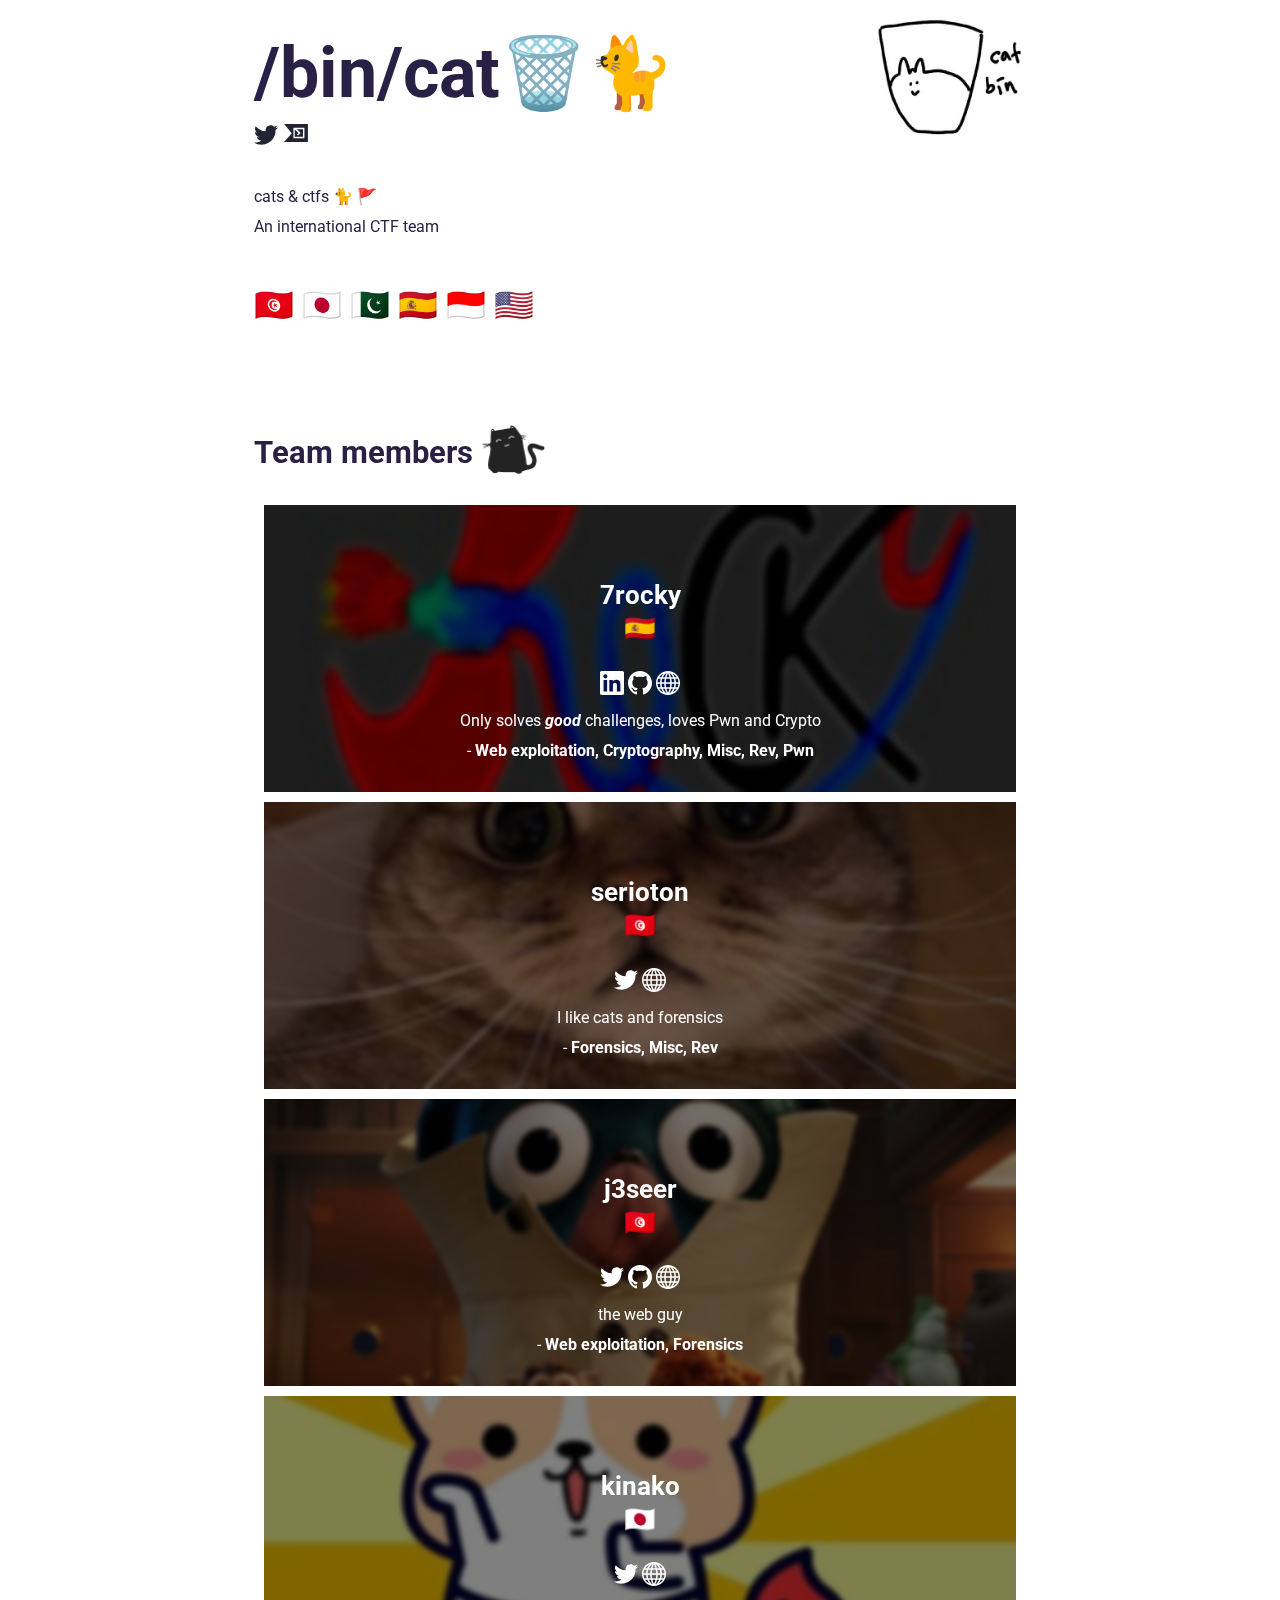
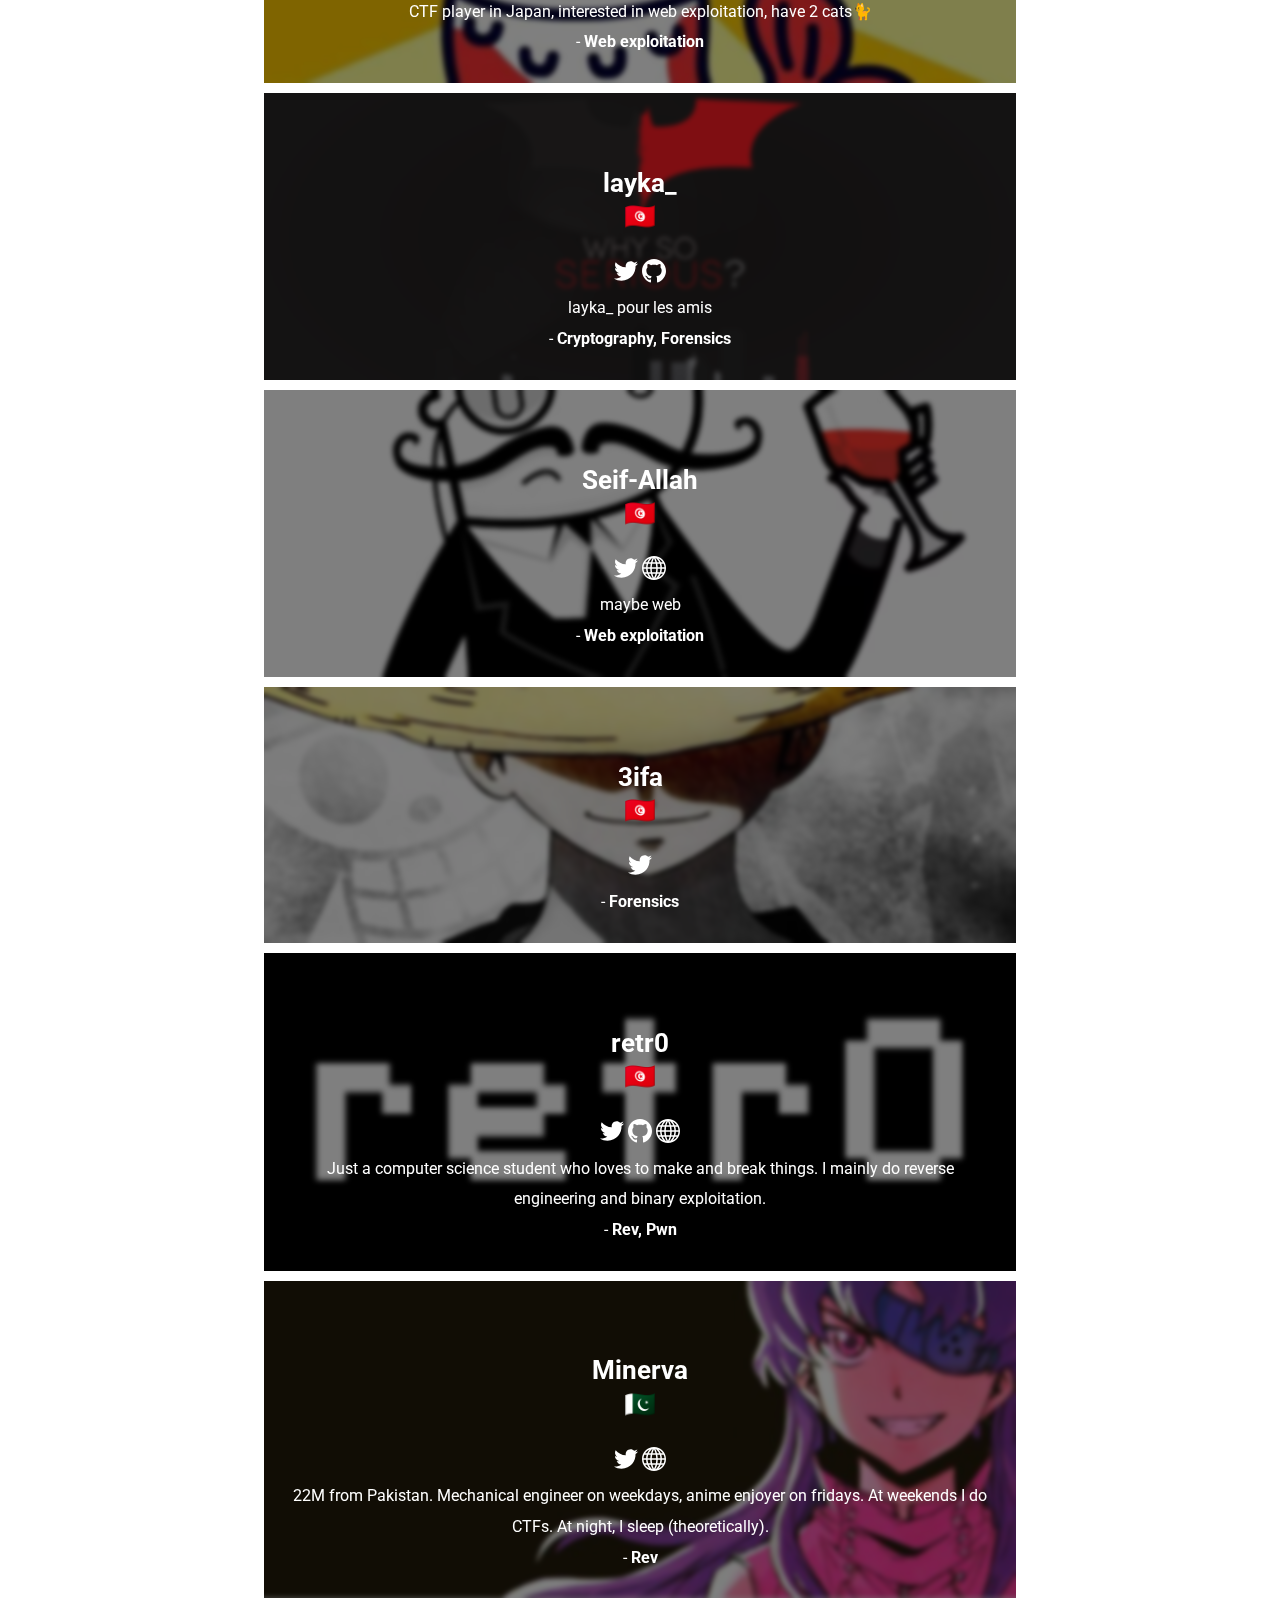
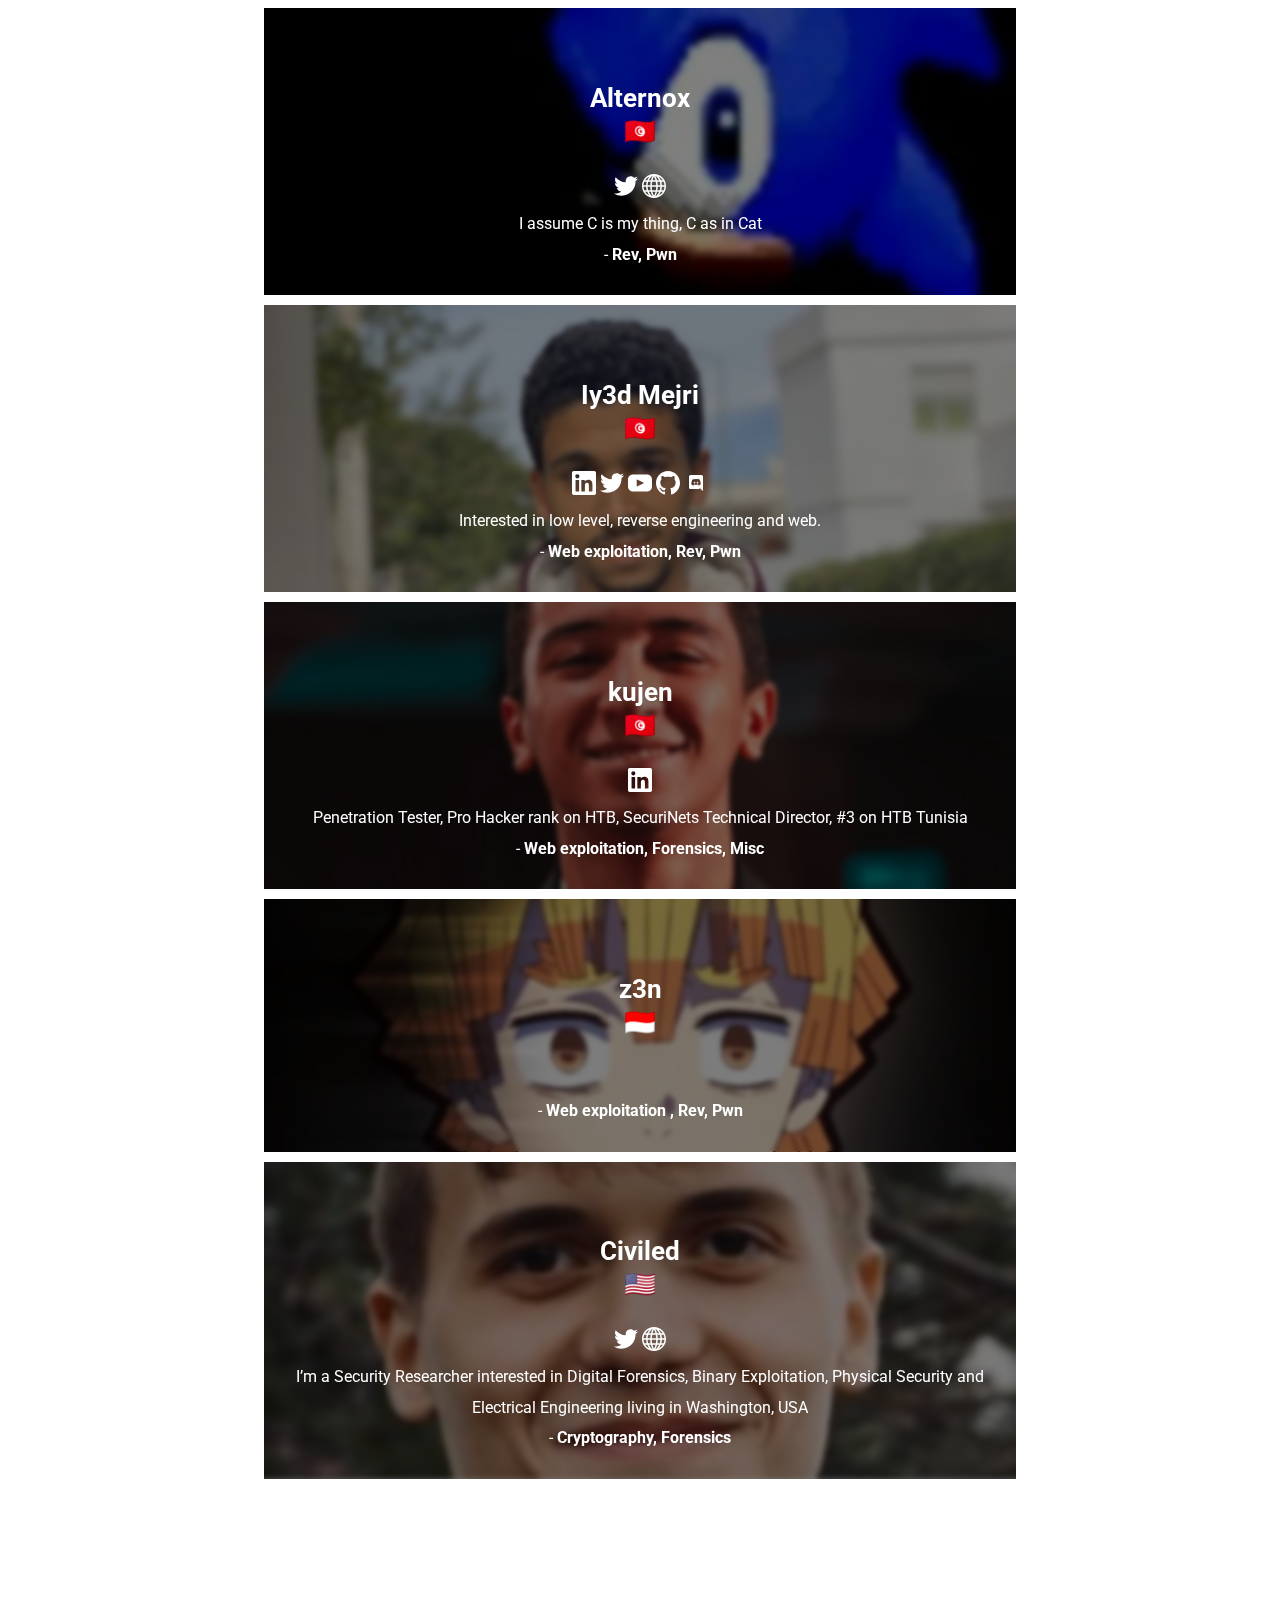
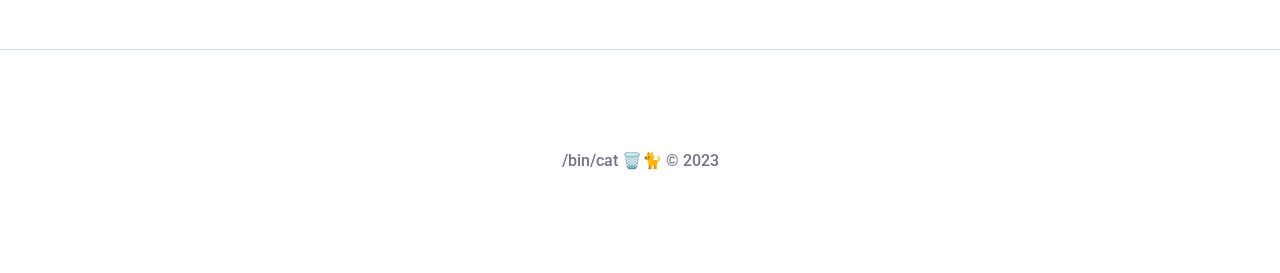
==== categories/index.html @ f5d244ee "Add files via upload" ====
<!DOCTYPE html>
<html>
  <head>
    <meta charset="utf-8" />
    <meta http-equiv="X-UA-Compatible" content="IE=edge" />
    <meta name="viewport" content="width=device-width,initial-scale=1.0" />
    <meta name="format-detection" content="telephone=no,address=no,email=no" />
    <meta name="description" content="&lt;p style=&#34;font-size:100%&#34;&gt;cats &amp; ctfs 🐈 🚩 &lt;br&gt;An international CTF team&lt;p style=&#34;font-size:200%&#34;&gt;🇹🇳 🇯🇵 🇵🇰 🇪🇸 🇮🇩 🇺🇸&lt;/p&gt;&lt;/p&gt;">
    <meta name="theme-color" content="#fff">
    <meta property="og:locale" content="en-US">
    <meta property="og:type" content="website">
    <meta property="og:title" content="Categories - /bin/cat 🗑️🐈">
    <meta property="og:description" content="&lt;p style=&#34;font-size:100%&#34;&gt;cats &amp; ctfs 🐈 🚩 &lt;br&gt;An international CTF team&lt;p style=&#34;font-size:200%&#34;&gt;🇹🇳 🇯🇵 🇵🇰 🇪🇸 🇮🇩 🇺🇸&lt;/p&gt;&lt;/p&gt;">
    <meta property="og:url" content="https://bincatz.github.io/categories/">
    <meta property="og:site_name" content="/bin/cat 🗑️🐈">
    <meta property="og:image" content="">
    <meta name="twitter:card" content="summary">
    <meta name="twitter:description" content="&lt;p style=&#34;font-size:100%&#34;&gt;cats &amp; ctfs 🐈 🚩 &lt;br&gt;An international CTF team&lt;p style=&#34;font-size:200%&#34;&gt;🇹🇳 🇯🇵 🇵🇰 🇪🇸 🇮🇩 🇺🇸&lt;/p&gt;&lt;/p&gt;">
    <meta name="twitter:title" content="Categories - /bin/cat 🗑️🐈">
    <meta name="twitter:site" content="@https://twitter.com/bincat_ctf">
    <meta name="twitter:image" content="">
    <link rel="canonical" href="https://bincatz.github.io/categories/"><link rel="alternate" href="https://bincatz.github.io/categories/index.xml" type="application/rss+xml" title="/bin/cat 🗑️🐈">
    <link rel="stylesheet" href="https://fonts.googleapis.com/css?family=Roboto:400,700,700i&display=swap">
    <link rel="stylesheet" href="/assets//style.4407236ca2.css">
    <link rel="stylesheet" href="/assets/fontawesome-all.min.css">
    <title>Categories - /bin/cat 🗑️🐈</title>

   


  <style>
    
     
    .column {
     
      
      float:left;
      width: 50%;
      
    }



     
    .row {margin: 0 0px;}

     
    .row:after {
      
      content: "";
      display: table;
      clear: both;
    }

     
    @media screen and (max-width: 600px) {
      .column {
        width: 100%;
        display: block;
        margin-bottom: 20px;
      }
    }


    .bg {
      
     
     
      animation-name: scale-in;
      animation-duration: 0.3s;
      animation-fill-mode: forwards;
     
      margin:10px;
      box-shadow: 0 0 15px rgba(0, 0, 0, 0);
      
    }

    .bg:hover {
            
      animation-name: scale-out;
      animation-duration: 0.3s;
      animation-fill-mode: forwards;
      
    }


  
    
     
    .card {
      
      background-color: rgba(0,0,0, 0.5);
      color:white;
      text-align: center;
      padding 0%;
      margin:0%;
      backdrop-filter: blur(2.5px) opacity(500);
      
    }





    @-webkit-keyframes scale-in {
      from {
        -webkit-transform: scale(1.05);
                transform: scale(1.05);
                
        opacity: 1;
      }
      to {
        -webkit-transform: scale(1);
                transform: scale(1);
        opacity: 1;
      }
    }

    @-webkit-keyframes scale-out {
      from {
        -webkit-transform: scale(1);
                transform: scale(1);
        opacity: 1;
      }
      to {
        
        -webkit-transform: scale(1.05);
                transform: scale(1.05);
        opacity: 1;
      }
    }

  </style>
  </head>
  <body>
    
<header>
<div class="container">

    <a href="https://bincatz.github.io/">
      <img style="float: right;"
        src="/images/logo.jpg"
        width="150"
        height="150"
        alt=""
      /></a>
    <h1 class="top-title">/bin/cat🗑️🐈</h1>

    <a style="text-decoration: none;color:#222433;" href="https://twitter.com/bincat_ctf"><svg width="24" height="24" viewBox="0 0 24 20" fill="none" xmlns="http://www.w3.org/2000/svg">
<path d="M24 2.55705C23.117 2.94905 22.168 3.21305 21.172 3.33205C22.189 2.72305 22.97 1.75805 23.337 0.608047C22.386 1.17205 21.332 1.58205 20.21 1.80305C19.313 0.846047 18.032 0.248047 16.616 0.248047C13.437 0.248047 11.101 3.21405 11.819 6.29305C7.728 6.08805 4.1 4.12805 1.671 1.14905C0.381 3.36205 1.002 6.25705 3.194 7.72305C2.388 7.69705 1.628 7.47605 0.965 7.10705C0.911 9.38805 2.546 11.522 4.914 11.997C4.221 12.185 3.462 12.229 2.69 12.081C3.316 14.037 5.134 15.46 7.29 15.5C5.22 17.123 2.612 17.848 0 17.54C2.179 18.937 4.768 19.752 7.548 19.752C16.69 19.752 21.855 12.031 21.543 5.10605C22.505 4.41105 23.34 3.54405 24 2.55705Z" fill="currentColor"/>
</svg>
</a>    
    <a style="text-decoration: none;color:#222433" href="https://ctftime.org/team/211363">
<svg xmlns="http://www.w3.org/2000/svg" fill="none" width="28px" height="28px" viewBox="0 0 24 24" version="1.1">

<path d="M 1.882812 4.304688 C 1.917969 4.351562 3.390625 6.136719 5.15625 8.269531 C 6.921875 10.398438 8.371094 12.160156 8.382812 12.179688 C 8.386719 12.203125 6.941406 13.882812 5.171875 15.917969 C 3.394531 17.957031 1.917969 19.660156 1.878906 19.703125 C 1.820312 19.777344 2.453125 19.78125 12.019531 19.78125 L 22.21875 19.78125 L 22.21875 4.21875 L 12.019531 4.21875 C 2.140625 4.21875 1.824219 4.222656 1.882812 4.304688 Z M 19.21875 12.023438 L 19.21875 16.453125 L 9.796875 16.453125 L 9.796875 12.054688 C 9.796875 9.636719 9.8125 7.640625 9.828125 7.625 C 9.84375 7.609375 11.96875 7.59375 14.539062 7.59375 L 19.21875 7.59375 Z M 19.21875 12.023438 " fill="currentColor"/>
<path d="M 12.75 8.832031 C 12.75 8.839844 13.46875 9.542969 14.347656 10.386719 L 15.945312 11.921875 L 13.714844 14.152344 L 13.292969 13.761719 C 13.0625 13.550781 12.867188 13.355469 12.859375 13.328125 C 12.847656 13.304688 13.140625 13.011719 13.5 12.6875 C 13.859375 12.359375 14.160156 12.078125 14.160156 12.0625 C 14.160156 12.023438 10.960938 8.945312 10.941406 8.96875 C 10.9375 8.972656 10.917969 10.382812 10.902344 12.101562 L 10.871094 15.234375 L 17.945312 15.234375 L 17.972656 13.390625 C 17.984375 12.382812 18.003906 10.949219 18.015625 10.214844 L 18.023438 8.875 L 16.382812 8.84375 C 14.527344 8.808594 12.75 8.804688 12.75 8.832031 Z M 12.75 8.832031 " fill="currentColor"/>

</svg>
</a>
  </div>
</header>


    <main role="main">
      
      


<div class="container">
  
      
      
    
<p class="top-subtitle"><p style="font-size:100%">cats & ctfs 🐈 🚩 <br>An international CTF team<p style="font-size:200%">🇹🇳 🇯🇵 🇵🇰 🇪🇸 🇮🇩 🇺🇸</p></p></p>
    
      



  <h1>
    Team members  
    <img width="65px" height="50px" src="/images/cat.gif"/>
    
     

  </h1>


    <div class="row">
      
      
      <div style="background-image:url(/images/7rocky.jpg) ;background-size:cover;background-position:center;" class="bg">
          
         
            <div class="card" style="padding:2px 0px 5px 0 ;">
              
              <div class="content" style="margin:20px;">
             
                  <a href="http://7rocky.github.io/"></a>


                
          
              
                  
                  <h3>7rocky<br> 🇪🇸</h3>
                  
                  <a style="text-decoration: none;color:white;" href="https://www.linkedin.com/in/roberto-gesteira-minarro/">
<svg width="24px" height="24px" viewBox="0 0 256 256" version="1.1" xmlns="http://www.w3.org/2000/svg" xmlns:xlink="http://www.w3.org/1999/xlink" preserveAspectRatio="xMidYMid">
    <g>
        <path d="M218.123122,218.127392 L180.191928,218.127392 L180.191928,158.724263 C180.191928,144.559023 179.939053,126.323993 160.463756,126.323993 C140.707926,126.323993 137.685284,141.757585 137.685284,157.692986 L137.685284,218.123441 L99.7540894,218.123441 L99.7540894,95.9665207 L136.168036,95.9665207 L136.168036,112.660562 L136.677736,112.660562 C144.102746,99.9650027 157.908637,92.3824528 172.605689,92.9280076 C211.050535,92.9280076 218.138927,118.216023 218.138927,151.114151 L218.123122,218.127392 Z M56.9550587,79.2685282 C44.7981969,79.2707099 34.9413443,69.4171797 34.9391618,57.260052 C34.93698,45.1029244 44.7902948,35.2458562 56.9471566,35.2436736 C69.1040185,35.2414916 78.9608713,45.0950217 78.963054,57.2521493 C78.9641017,63.090208 76.6459976,68.6895714 72.5186979,72.8184433 C68.3913982,76.9473153 62.7929898,79.26748 56.9550587,79.2685282 M75.9206558,218.127392 L37.94995,218.127392 L37.94995,95.9665207 L75.9206558,95.9665207 L75.9206558,218.127392 Z M237.033403,0.0182577091 L18.8895249,0.0182577091 C8.57959469,-0.0980923971 0.124827038,8.16056231 -0.001,18.4706066 L-0.001,237.524091 C0.120519052,247.839103 8.57460631,256.105934 18.8895249,255.9977 L237.033403,255.9977 C247.368728,256.125818 255.855922,247.859464 255.999,237.524091 L255.999,18.4548016 C255.851624,8.12438979 247.363742,-0.133792868 237.033403,0.000790807055" fill="#FFFF">

</path>
    </g>
</svg></a>    
                  
                  
                  
                  
                  <a style="text-decoration: none;color:white" href="https://github.com/7Rocky"><svg width="24" height="24" viewBox="0 0 24 24" fill="none" xmlns="http://www.w3.org/2000/svg">
<path d="M12 0C5.374 0 0 5.373 0 12C0 17.302 3.438 21.8 8.207 23.387C8.806 23.498 9 23.126 9 22.81V20.576C5.662 21.302 4.967 19.16 4.967 19.16C4.421 17.773 3.634 17.404 3.634 17.404C2.545 16.659 3.717 16.675 3.717 16.675C4.922 16.759 5.556 17.912 5.556 17.912C6.626 19.746 8.363 19.216 9.048 18.909C9.155 18.134 9.466 17.604 9.81 17.305C7.145 17 4.343 15.971 4.343 11.374C4.343 10.063 4.812 8.993 5.579 8.153C5.455 7.85 5.044 6.629 5.696 4.977C5.696 4.977 6.704 4.655 8.997 6.207C9.954 5.941 10.98 5.808 12 5.803C13.02 5.808 14.047 5.941 15.006 6.207C17.297 4.655 18.303 4.977 18.303 4.977C18.956 6.63 18.545 7.851 18.421 8.153C19.191 8.993 19.656 10.064 19.656 11.374C19.656 15.983 16.849 16.998 14.177 17.295C14.607 17.667 15 18.397 15 19.517V22.81C15 23.129 15.192 23.504 15.801 23.386C20.566 21.797 24 17.3 24 12C24 5.373 18.627 0 12 0Z" fill="currentColor"/>
</svg>
</a>                  
                  
                  
                  
                  <a style="text-decoration: none;color:white" href="http://7rocky.github.io/"><svg fill="#FFFF" height="24px" width="24px" version="1.1" id="Capa_1" xmlns="http://www.w3.org/2000/svg" xmlns:xlink="http://www.w3.org/1999/xlink" 
	 viewBox="0 0 490 490" xml:space="preserve">
<path d="M245,0C109.69,0,0,109.69,0,245s109.69,245,245,245s245-109.69,245-245S380.31,0,245,0z M31.401,260.313h52.542
	c1.169,25.423,5.011,48.683,10.978,69.572H48.232C38.883,308.299,33.148,284.858,31.401,260.313z M320.58,229.688
	c-1.152-24.613-4.07-47.927-8.02-69.572h50.192c6.681,20.544,11.267,43.71,12.65,69.572H320.58z M206.38,329.885
	c-4.322-23.863-6.443-47.156-6.836-69.572h90.913c-0.392,22.416-2.514,45.709-6.837,69.572H206.38z M276.948,360.51
	c-7.18,27.563-17.573,55.66-31.951,83.818c-14.376-28.158-24.767-56.255-31.946-83.818H276.948z M199.961,229.688
	c1.213-24.754,4.343-48.08,8.499-69.572h73.08c4.157,21.492,7.286,44.818,8.5,69.572H199.961z M215.342,129.492
	c9.57-37.359,21.394-66.835,29.656-84.983c8.263,18.148,20.088,47.624,29.66,84.983H215.342z M306.07,129.492
	c-9.77-40.487-22.315-73.01-31.627-94.03c11.573,8.235,50.022,38.673,76.25,94.03H306.07z M215.553,35.46
	c-9.312,21.02-21.855,53.544-31.624,94.032h-44.628C165.532,74.13,203.984,43.692,215.553,35.46z M177.44,160.117
	c-3.95,21.645-6.867,44.959-8.019,69.572h-54.828c1.383-25.861,5.968-49.028,12.65-69.572H177.44z M83.976,229.688H31.401
	c1.747-24.545,7.481-47.984,16.83-69.572h46.902C89.122,181.002,85.204,204.246,83.976,229.688z M114.577,260.313h54.424
	c0.348,22.454,2.237,45.716,6.241,69.572h-47.983C120.521,309.288,115.92,286.115,114.577,260.313z M181.584,360.51
	c7.512,31.183,18.67,63.054,34.744,95.053c-10.847-7.766-50.278-38.782-77.013-95.053H181.584z M273.635,455.632
	c16.094-32.022,27.262-63.916,34.781-95.122h42.575C324.336,417.068,284.736,447.827,273.635,455.632z M314.759,329.885
	c4.005-23.856,5.894-47.118,6.241-69.572h54.434c-1.317,25.849-5.844,49.016-12.483,69.572H314.759z M406.051,260.313h52.548
	c-1.748,24.545-7.482,47.985-16.831,69.572h-46.694C401.041,308.996,404.882,285.736,406.051,260.313z M406.019,229.688
	c-1.228-25.443-5.146-48.686-11.157-69.572h46.908c9.35,21.587,15.083,45.026,16.83,69.572H406.019z M425.309,129.492h-41.242
	c-13.689-32.974-31.535-59.058-48.329-78.436C372.475,68.316,403.518,95.596,425.309,129.492z M154.252,51.06
	c-16.792,19.378-34.636,45.461-48.324,78.432H64.691C86.48,95.598,117.52,68.321,154.252,51.06z M64.692,360.51h40.987
	c13.482,32.637,31.076,58.634,47.752,78.034C117.059,421.262,86.318,394.148,64.692,360.51z M336.576,438.54
	c16.672-19.398,34.263-45.395,47.742-78.03h40.99C403.684,394.146,372.945,421.258,336.576,438.54z"/>
</svg></a>
                  
                  
                  <br>
                  
                  <small>Only solves <em><strong>good</strong></em> challenges, loves Pwn and Crypto</small><br>
                  
                  
                  <small>- <strong>Web exploitation, Cryptography, Misc, Rev, Pwn</strong></small>
                </div>
              </div>
            </div>
          
        

      
      <div style="background-image:url(/images/serioton.jpg) ;background-size:cover;background-position:center;" class="bg">
          
         
            <div class="card" style="padding:2px 0px 5px 0 ;">
              
              <div class="content" style="margin:20px;">
             
                  <a href="https://seriotonctf.github.io/"></a>


                
          
              
                  
                  <h3>serioton<br> 🇹🇳</h3>
                  
                  
                  <a style="text-decoration: none;color:white;" href="https://twitter.com/ItsAhmed29"><svg width="24" height="24" viewBox="0 0 24 20" fill="none" xmlns="http://www.w3.org/2000/svg">
<path d="M24 2.55705C23.117 2.94905 22.168 3.21305 21.172 3.33205C22.189 2.72305 22.97 1.75805 23.337 0.608047C22.386 1.17205 21.332 1.58205 20.21 1.80305C19.313 0.846047 18.032 0.248047 16.616 0.248047C13.437 0.248047 11.101 3.21405 11.819 6.29305C7.728 6.08805 4.1 4.12805 1.671 1.14905C0.381 3.36205 1.002 6.25705 3.194 7.72305C2.388 7.69705 1.628 7.47605 0.965 7.10705C0.911 9.38805 2.546 11.522 4.914 11.997C4.221 12.185 3.462 12.229 2.69 12.081C3.316 14.037 5.134 15.46 7.29 15.5C5.22 17.123 2.612 17.848 0 17.54C2.179 18.937 4.768 19.752 7.548 19.752C16.69 19.752 21.855 12.031 21.543 5.10605C22.505 4.41105 23.34 3.54405 24 2.55705Z" fill="currentColor"/>
</svg>
</a>                  
                  
                  
                  
                  
                  
                  <a style="text-decoration: none;color:white" href="https://seriotonctf.github.io/"><svg fill="#FFFF" height="24px" width="24px" version="1.1" id="Capa_1" xmlns="http://www.w3.org/2000/svg" xmlns:xlink="http://www.w3.org/1999/xlink" 
	 viewBox="0 0 490 490" xml:space="preserve">
<path d="M245,0C109.69,0,0,109.69,0,245s109.69,245,245,245s245-109.69,245-245S380.31,0,245,0z M31.401,260.313h52.542
	c1.169,25.423,5.011,48.683,10.978,69.572H48.232C38.883,308.299,33.148,284.858,31.401,260.313z M320.58,229.688
	c-1.152-24.613-4.07-47.927-8.02-69.572h50.192c6.681,20.544,11.267,43.71,12.65,69.572H320.58z M206.38,329.885
	c-4.322-23.863-6.443-47.156-6.836-69.572h90.913c-0.392,22.416-2.514,45.709-6.837,69.572H206.38z M276.948,360.51
	c-7.18,27.563-17.573,55.66-31.951,83.818c-14.376-28.158-24.767-56.255-31.946-83.818H276.948z M199.961,229.688
	c1.213-24.754,4.343-48.08,8.499-69.572h73.08c4.157,21.492,7.286,44.818,8.5,69.572H199.961z M215.342,129.492
	c9.57-37.359,21.394-66.835,29.656-84.983c8.263,18.148,20.088,47.624,29.66,84.983H215.342z M306.07,129.492
	c-9.77-40.487-22.315-73.01-31.627-94.03c11.573,8.235,50.022,38.673,76.25,94.03H306.07z M215.553,35.46
	c-9.312,21.02-21.855,53.544-31.624,94.032h-44.628C165.532,74.13,203.984,43.692,215.553,35.46z M177.44,160.117
	c-3.95,21.645-6.867,44.959-8.019,69.572h-54.828c1.383-25.861,5.968-49.028,12.65-69.572H177.44z M83.976,229.688H31.401
	c1.747-24.545,7.481-47.984,16.83-69.572h46.902C89.122,181.002,85.204,204.246,83.976,229.688z M114.577,260.313h54.424
	c0.348,22.454,2.237,45.716,6.241,69.572h-47.983C120.521,309.288,115.92,286.115,114.577,260.313z M181.584,360.51
	c7.512,31.183,18.67,63.054,34.744,95.053c-10.847-7.766-50.278-38.782-77.013-95.053H181.584z M273.635,455.632
	c16.094-32.022,27.262-63.916,34.781-95.122h42.575C324.336,417.068,284.736,447.827,273.635,455.632z M314.759,329.885
	c4.005-23.856,5.894-47.118,6.241-69.572h54.434c-1.317,25.849-5.844,49.016-12.483,69.572H314.759z M406.051,260.313h52.548
	c-1.748,24.545-7.482,47.985-16.831,69.572h-46.694C401.041,308.996,404.882,285.736,406.051,260.313z M406.019,229.688
	c-1.228-25.443-5.146-48.686-11.157-69.572h46.908c9.35,21.587,15.083,45.026,16.83,69.572H406.019z M425.309,129.492h-41.242
	c-13.689-32.974-31.535-59.058-48.329-78.436C372.475,68.316,403.518,95.596,425.309,129.492z M154.252,51.06
	c-16.792,19.378-34.636,45.461-48.324,78.432H64.691C86.48,95.598,117.52,68.321,154.252,51.06z M64.692,360.51h40.987
	c13.482,32.637,31.076,58.634,47.752,78.034C117.059,421.262,86.318,394.148,64.692,360.51z M336.576,438.54
	c16.672-19.398,34.263-45.395,47.742-78.03h40.99C403.684,394.146,372.945,421.258,336.576,438.54z"/>
</svg></a>
                  
                  
                  <br>
                  
                  <small>I like cats and forensics</small><br>
                  
                  
                  <small>- <strong>Forensics, Misc, Rev</strong></small>
                </div>
              </div>
            </div>
          
        

      
      <div style="background-image:url(/images/j3seer.jpg) ;background-size:cover;background-position:center;" class="bg">
          
         
            <div class="card" style="padding:2px 0px 5px 0 ;">
              
              <div class="content" style="margin:20px;">
             
                  <a href="https://j3seer.github.io"></a>


                
          
              
                  
                  <h3>j3seer<br> 🇹🇳</h3>
                  
                  
                  <a style="text-decoration: none;color:white;" href="https://twitter.com/j3seer"><svg width="24" height="24" viewBox="0 0 24 20" fill="none" xmlns="http://www.w3.org/2000/svg">
<path d="M24 2.55705C23.117 2.94905 22.168 3.21305 21.172 3.33205C22.189 2.72305 22.97 1.75805 23.337 0.608047C22.386 1.17205 21.332 1.58205 20.21 1.80305C19.313 0.846047 18.032 0.248047 16.616 0.248047C13.437 0.248047 11.101 3.21405 11.819 6.29305C7.728 6.08805 4.1 4.12805 1.671 1.14905C0.381 3.36205 1.002 6.25705 3.194 7.72305C2.388 7.69705 1.628 7.47605 0.965 7.10705C0.911 9.38805 2.546 11.522 4.914 11.997C4.221 12.185 3.462 12.229 2.69 12.081C3.316 14.037 5.134 15.46 7.29 15.5C5.22 17.123 2.612 17.848 0 17.54C2.179 18.937 4.768 19.752 7.548 19.752C16.69 19.752 21.855 12.031 21.543 5.10605C22.505 4.41105 23.34 3.54405 24 2.55705Z" fill="currentColor"/>
</svg>
</a>                  
                  
                  
                  
                  <a style="text-decoration: none;color:white" href="https://github.com/j3seer"><svg width="24" height="24" viewBox="0 0 24 24" fill="none" xmlns="http://www.w3.org/2000/svg">
<path d="M12 0C5.374 0 0 5.373 0 12C0 17.302 3.438 21.8 8.207 23.387C8.806 23.498 9 23.126 9 22.81V20.576C5.662 21.302 4.967 19.16 4.967 19.16C4.421 17.773 3.634 17.404 3.634 17.404C2.545 16.659 3.717 16.675 3.717 16.675C4.922 16.759 5.556 17.912 5.556 17.912C6.626 19.746 8.363 19.216 9.048 18.909C9.155 18.134 9.466 17.604 9.81 17.305C7.145 17 4.343 15.971 4.343 11.374C4.343 10.063 4.812 8.993 5.579 8.153C5.455 7.85 5.044 6.629 5.696 4.977C5.696 4.977 6.704 4.655 8.997 6.207C9.954 5.941 10.98 5.808 12 5.803C13.02 5.808 14.047 5.941 15.006 6.207C17.297 4.655 18.303 4.977 18.303 4.977C18.956 6.63 18.545 7.851 18.421 8.153C19.191 8.993 19.656 10.064 19.656 11.374C19.656 15.983 16.849 16.998 14.177 17.295C14.607 17.667 15 18.397 15 19.517V22.81C15 23.129 15.192 23.504 15.801 23.386C20.566 21.797 24 17.3 24 12C24 5.373 18.627 0 12 0Z" fill="currentColor"/>
</svg>
</a>                  
                  
                  
                  
                  <a style="text-decoration: none;color:white" href="https://j3seer.github.io"><svg fill="#FFFF" height="24px" width="24px" version="1.1" id="Capa_1" xmlns="http://www.w3.org/2000/svg" xmlns:xlink="http://www.w3.org/1999/xlink" 
	 viewBox="0 0 490 490" xml:space="preserve">
<path d="M245,0C109.69,0,0,109.69,0,245s109.69,245,245,245s245-109.69,245-245S380.31,0,245,0z M31.401,260.313h52.542
	c1.169,25.423,5.011,48.683,10.978,69.572H48.232C38.883,308.299,33.148,284.858,31.401,260.313z M320.58,229.688
	c-1.152-24.613-4.07-47.927-8.02-69.572h50.192c6.681,20.544,11.267,43.71,12.65,69.572H320.58z M206.38,329.885
	c-4.322-23.863-6.443-47.156-6.836-69.572h90.913c-0.392,22.416-2.514,45.709-6.837,69.572H206.38z M276.948,360.51
	c-7.18,27.563-17.573,55.66-31.951,83.818c-14.376-28.158-24.767-56.255-31.946-83.818H276.948z M199.961,229.688
	c1.213-24.754,4.343-48.08,8.499-69.572h73.08c4.157,21.492,7.286,44.818,8.5,69.572H199.961z M215.342,129.492
	c9.57-37.359,21.394-66.835,29.656-84.983c8.263,18.148,20.088,47.624,29.66,84.983H215.342z M306.07,129.492
	c-9.77-40.487-22.315-73.01-31.627-94.03c11.573,8.235,50.022,38.673,76.25,94.03H306.07z M215.553,35.46
	c-9.312,21.02-21.855,53.544-31.624,94.032h-44.628C165.532,74.13,203.984,43.692,215.553,35.46z M177.44,160.117
	c-3.95,21.645-6.867,44.959-8.019,69.572h-54.828c1.383-25.861,5.968-49.028,12.65-69.572H177.44z M83.976,229.688H31.401
	c1.747-24.545,7.481-47.984,16.83-69.572h46.902C89.122,181.002,85.204,204.246,83.976,229.688z M114.577,260.313h54.424
	c0.348,22.454,2.237,45.716,6.241,69.572h-47.983C120.521,309.288,115.92,286.115,114.577,260.313z M181.584,360.51
	c7.512,31.183,18.67,63.054,34.744,95.053c-10.847-7.766-50.278-38.782-77.013-95.053H181.584z M273.635,455.632
	c16.094-32.022,27.262-63.916,34.781-95.122h42.575C324.336,417.068,284.736,447.827,273.635,455.632z M314.759,329.885
	c4.005-23.856,5.894-47.118,6.241-69.572h54.434c-1.317,25.849-5.844,49.016-12.483,69.572H314.759z M406.051,260.313h52.548
	c-1.748,24.545-7.482,47.985-16.831,69.572h-46.694C401.041,308.996,404.882,285.736,406.051,260.313z M406.019,229.688
	c-1.228-25.443-5.146-48.686-11.157-69.572h46.908c9.35,21.587,15.083,45.026,16.83,69.572H406.019z M425.309,129.492h-41.242
	c-13.689-32.974-31.535-59.058-48.329-78.436C372.475,68.316,403.518,95.596,425.309,129.492z M154.252,51.06
	c-16.792,19.378-34.636,45.461-48.324,78.432H64.691C86.48,95.598,117.52,68.321,154.252,51.06z M64.692,360.51h40.987
	c13.482,32.637,31.076,58.634,47.752,78.034C117.059,421.262,86.318,394.148,64.692,360.51z M336.576,438.54
	c16.672-19.398,34.263-45.395,47.742-78.03h40.99C403.684,394.146,372.945,421.258,336.576,438.54z"/>
</svg></a>
                  
                  
                  <br>
                  
                  <small>the web guy</small><br>
                  
                  
                  <small>- <strong>Web exploitation, Forensics</strong></small>
                </div>
              </div>
            </div>
          
        

      
      <div style="background-image:url(/images/kinako.jpg) ;background-size:cover;background-position:center;" class="bg">
          
         
            <div class="card" style="padding:2px 0px 5px 0 ;">
              
              <div class="content" style="margin:20px;">
             
                  <a href="https://kinako-mochimochi.hatenablog.com/"></a>


                
          
              
                  
                  <h3>kinako<br> 🇯🇵</h3>
                  
                  
                  <a style="text-decoration: none;color:white;" href="https://twitter.com/@kinako_software"><svg width="24" height="24" viewBox="0 0 24 20" fill="none" xmlns="http://www.w3.org/2000/svg">
<path d="M24 2.55705C23.117 2.94905 22.168 3.21305 21.172 3.33205C22.189 2.72305 22.97 1.75805 23.337 0.608047C22.386 1.17205 21.332 1.58205 20.21 1.80305C19.313 0.846047 18.032 0.248047 16.616 0.248047C13.437 0.248047 11.101 3.21405 11.819 6.29305C7.728 6.08805 4.1 4.12805 1.671 1.14905C0.381 3.36205 1.002 6.25705 3.194 7.72305C2.388 7.69705 1.628 7.47605 0.965 7.10705C0.911 9.38805 2.546 11.522 4.914 11.997C4.221 12.185 3.462 12.229 2.69 12.081C3.316 14.037 5.134 15.46 7.29 15.5C5.22 17.123 2.612 17.848 0 17.54C2.179 18.937 4.768 19.752 7.548 19.752C16.69 19.752 21.855 12.031 21.543 5.10605C22.505 4.41105 23.34 3.54405 24 2.55705Z" fill="currentColor"/>
</svg>
</a>                  
                  
                  
                  
                  
                  
                  <a style="text-decoration: none;color:white" href="https://kinako-mochimochi.hatenablog.com/"><svg fill="#FFFF" height="24px" width="24px" version="1.1" id="Capa_1" xmlns="http://www.w3.org/2000/svg" xmlns:xlink="http://www.w3.org/1999/xlink" 
	 viewBox="0 0 490 490" xml:space="preserve">
<path d="M245,0C109.69,0,0,109.69,0,245s109.69,245,245,245s245-109.69,245-245S380.31,0,245,0z M31.401,260.313h52.542
	c1.169,25.423,5.011,48.683,10.978,69.572H48.232C38.883,308.299,33.148,284.858,31.401,260.313z M320.58,229.688
	c-1.152-24.613-4.07-47.927-8.02-69.572h50.192c6.681,20.544,11.267,43.71,12.65,69.572H320.58z M206.38,329.885
	c-4.322-23.863-6.443-47.156-6.836-69.572h90.913c-0.392,22.416-2.514,45.709-6.837,69.572H206.38z M276.948,360.51
	c-7.18,27.563-17.573,55.66-31.951,83.818c-14.376-28.158-24.767-56.255-31.946-83.818H276.948z M199.961,229.688
	c1.213-24.754,4.343-48.08,8.499-69.572h73.08c4.157,21.492,7.286,44.818,8.5,69.572H199.961z M215.342,129.492
	c9.57-37.359,21.394-66.835,29.656-84.983c8.263,18.148,20.088,47.624,29.66,84.983H215.342z M306.07,129.492
	c-9.77-40.487-22.315-73.01-31.627-94.03c11.573,8.235,50.022,38.673,76.25,94.03H306.07z M215.553,35.46
	c-9.312,21.02-21.855,53.544-31.624,94.032h-44.628C165.532,74.13,203.984,43.692,215.553,35.46z M177.44,160.117
	c-3.95,21.645-6.867,44.959-8.019,69.572h-54.828c1.383-25.861,5.968-49.028,12.65-69.572H177.44z M83.976,229.688H31.401
	c1.747-24.545,7.481-47.984,16.83-69.572h46.902C89.122,181.002,85.204,204.246,83.976,229.688z M114.577,260.313h54.424
	c0.348,22.454,2.237,45.716,6.241,69.572h-47.983C120.521,309.288,115.92,286.115,114.577,260.313z M181.584,360.51
	c7.512,31.183,18.67,63.054,34.744,95.053c-10.847-7.766-50.278-38.782-77.013-95.053H181.584z M273.635,455.632
	c16.094-32.022,27.262-63.916,34.781-95.122h42.575C324.336,417.068,284.736,447.827,273.635,455.632z M314.759,329.885
	c4.005-23.856,5.894-47.118,6.241-69.572h54.434c-1.317,25.849-5.844,49.016-12.483,69.572H314.759z M406.051,260.313h52.548
	c-1.748,24.545-7.482,47.985-16.831,69.572h-46.694C401.041,308.996,404.882,285.736,406.051,260.313z M406.019,229.688
	c-1.228-25.443-5.146-48.686-11.157-69.572h46.908c9.35,21.587,15.083,45.026,16.83,69.572H406.019z M425.309,129.492h-41.242
	c-13.689-32.974-31.535-59.058-48.329-78.436C372.475,68.316,403.518,95.596,425.309,129.492z M154.252,51.06
	c-16.792,19.378-34.636,45.461-48.324,78.432H64.691C86.48,95.598,117.52,68.321,154.252,51.06z M64.692,360.51h40.987
	c13.482,32.637,31.076,58.634,47.752,78.034C117.059,421.262,86.318,394.148,64.692,360.51z M336.576,438.54
	c16.672-19.398,34.263-45.395,47.742-78.03h40.99C403.684,394.146,372.945,421.258,336.576,438.54z"/>
</svg></a>
                  
                  
                  <br>
                  
                  <small>CTF player in Japan, interested in web exploitation, have 2 cats🐈</small><br>
                  
                  
                  <small>- <strong>Web exploitation</strong></small>
                </div>
              </div>
            </div>
          
        

      
      <div style="background-image:url(/images/layka_.jpg) ;background-size:cover;background-position:center;" class="bg">
          
         
            <div class="card" style="padding:2px 0px 5px 0 ;">
              
              <div class="content" style="margin:20px;">
             
                  <a href=""></a>


                
          
              
                  
                  <h3>layka_<br> 🇹🇳</h3>
                  
                  
                  <a style="text-decoration: none;color:white;" href="https://twitter.com/msalaanii"><svg width="24" height="24" viewBox="0 0 24 20" fill="none" xmlns="http://www.w3.org/2000/svg">
<path d="M24 2.55705C23.117 2.94905 22.168 3.21305 21.172 3.33205C22.189 2.72305 22.97 1.75805 23.337 0.608047C22.386 1.17205 21.332 1.58205 20.21 1.80305C19.313 0.846047 18.032 0.248047 16.616 0.248047C13.437 0.248047 11.101 3.21405 11.819 6.29305C7.728 6.08805 4.1 4.12805 1.671 1.14905C0.381 3.36205 1.002 6.25705 3.194 7.72305C2.388 7.69705 1.628 7.47605 0.965 7.10705C0.911 9.38805 2.546 11.522 4.914 11.997C4.221 12.185 3.462 12.229 2.69 12.081C3.316 14.037 5.134 15.46 7.29 15.5C5.22 17.123 2.612 17.848 0 17.54C2.179 18.937 4.768 19.752 7.548 19.752C16.69 19.752 21.855 12.031 21.543 5.10605C22.505 4.41105 23.34 3.54405 24 2.55705Z" fill="currentColor"/>
</svg>
</a>                  
                  
                  
                  
                  <a style="text-decoration: none;color:white" href="https://github.com/msalaani"><svg width="24" height="24" viewBox="0 0 24 24" fill="none" xmlns="http://www.w3.org/2000/svg">
<path d="M12 0C5.374 0 0 5.373 0 12C0 17.302 3.438 21.8 8.207 23.387C8.806 23.498 9 23.126 9 22.81V20.576C5.662 21.302 4.967 19.16 4.967 19.16C4.421 17.773 3.634 17.404 3.634 17.404C2.545 16.659 3.717 16.675 3.717 16.675C4.922 16.759 5.556 17.912 5.556 17.912C6.626 19.746 8.363 19.216 9.048 18.909C9.155 18.134 9.466 17.604 9.81 17.305C7.145 17 4.343 15.971 4.343 11.374C4.343 10.063 4.812 8.993 5.579 8.153C5.455 7.85 5.044 6.629 5.696 4.977C5.696 4.977 6.704 4.655 8.997 6.207C9.954 5.941 10.98 5.808 12 5.803C13.02 5.808 14.047 5.941 15.006 6.207C17.297 4.655 18.303 4.977 18.303 4.977C18.956 6.63 18.545 7.851 18.421 8.153C19.191 8.993 19.656 10.064 19.656 11.374C19.656 15.983 16.849 16.998 14.177 17.295C14.607 17.667 15 18.397 15 19.517V22.81C15 23.129 15.192 23.504 15.801 23.386C20.566 21.797 24 17.3 24 12C24 5.373 18.627 0 12 0Z" fill="currentColor"/>
</svg>
</a>                  
                  
                  
                  
                  
                  <br>
                  
                  <small>layka_ pour les amis</small><br>
                  
                  
                  <small>- <strong>Cryptography, Forensics</strong></small>
                </div>
              </div>
            </div>
          
        

      
      <div style="background-image:url(/images/seif.jpg) ;background-size:cover;background-position:center;" class="bg">
          
         
            <div class="card" style="padding:2px 0px 5px 0 ;">
              
              <div class="content" style="margin:20px;">
             
                  <a href="https://seifallahhomrani.gitbook.io/seifallahhomrani/"></a>


                
          
              
                  
                  <h3>Seif-Allah<br> 🇹🇳</h3>
                  
                  
                  <a style="text-decoration: none;color:white;" href="https://twitter.com/seifallah__"><svg width="24" height="24" viewBox="0 0 24 20" fill="none" xmlns="http://www.w3.org/2000/svg">
<path d="M24 2.55705C23.117 2.94905 22.168 3.21305 21.172 3.33205C22.189 2.72305 22.97 1.75805 23.337 0.608047C22.386 1.17205 21.332 1.58205 20.21 1.80305C19.313 0.846047 18.032 0.248047 16.616 0.248047C13.437 0.248047 11.101 3.21405 11.819 6.29305C7.728 6.08805 4.1 4.12805 1.671 1.14905C0.381 3.36205 1.002 6.25705 3.194 7.72305C2.388 7.69705 1.628 7.47605 0.965 7.10705C0.911 9.38805 2.546 11.522 4.914 11.997C4.221 12.185 3.462 12.229 2.69 12.081C3.316 14.037 5.134 15.46 7.29 15.5C5.22 17.123 2.612 17.848 0 17.54C2.179 18.937 4.768 19.752 7.548 19.752C16.69 19.752 21.855 12.031 21.543 5.10605C22.505 4.41105 23.34 3.54405 24 2.55705Z" fill="currentColor"/>
</svg>
</a>                  
                  
                  
                  
                  
                  
                  <a style="text-decoration: none;color:white" href="https://seifallahhomrani.gitbook.io/seifallahhomrani/"><svg fill="#FFFF" height="24px" width="24px" version="1.1" id="Capa_1" xmlns="http://www.w3.org/2000/svg" xmlns:xlink="http://www.w3.org/1999/xlink" 
	 viewBox="0 0 490 490" xml:space="preserve">
<path d="M245,0C109.69,0,0,109.69,0,245s109.69,245,245,245s245-109.69,245-245S380.31,0,245,0z M31.401,260.313h52.542
	c1.169,25.423,5.011,48.683,10.978,69.572H48.232C38.883,308.299,33.148,284.858,31.401,260.313z M320.58,229.688
	c-1.152-24.613-4.07-47.927-8.02-69.572h50.192c6.681,20.544,11.267,43.71,12.65,69.572H320.58z M206.38,329.885
	c-4.322-23.863-6.443-47.156-6.836-69.572h90.913c-0.392,22.416-2.514,45.709-6.837,69.572H206.38z M276.948,360.51
	c-7.18,27.563-17.573,55.66-31.951,83.818c-14.376-28.158-24.767-56.255-31.946-83.818H276.948z M199.961,229.688
	c1.213-24.754,4.343-48.08,8.499-69.572h73.08c4.157,21.492,7.286,44.818,8.5,69.572H199.961z M215.342,129.492
	c9.57-37.359,21.394-66.835,29.656-84.983c8.263,18.148,20.088,47.624,29.66,84.983H215.342z M306.07,129.492
	c-9.77-40.487-22.315-73.01-31.627-94.03c11.573,8.235,50.022,38.673,76.25,94.03H306.07z M215.553,35.46
	c-9.312,21.02-21.855,53.544-31.624,94.032h-44.628C165.532,74.13,203.984,43.692,215.553,35.46z M177.44,160.117
	c-3.95,21.645-6.867,44.959-8.019,69.572h-54.828c1.383-25.861,5.968-49.028,12.65-69.572H177.44z M83.976,229.688H31.401
	c1.747-24.545,7.481-47.984,16.83-69.572h46.902C89.122,181.002,85.204,204.246,83.976,229.688z M114.577,260.313h54.424
	c0.348,22.454,2.237,45.716,6.241,69.572h-47.983C120.521,309.288,115.92,286.115,114.577,260.313z M181.584,360.51
	c7.512,31.183,18.67,63.054,34.744,95.053c-10.847-7.766-50.278-38.782-77.013-95.053H181.584z M273.635,455.632
	c16.094-32.022,27.262-63.916,34.781-95.122h42.575C324.336,417.068,284.736,447.827,273.635,455.632z M314.759,329.885
	c4.005-23.856,5.894-47.118,6.241-69.572h54.434c-1.317,25.849-5.844,49.016-12.483,69.572H314.759z M406.051,260.313h52.548
	c-1.748,24.545-7.482,47.985-16.831,69.572h-46.694C401.041,308.996,404.882,285.736,406.051,260.313z M406.019,229.688
	c-1.228-25.443-5.146-48.686-11.157-69.572h46.908c9.35,21.587,15.083,45.026,16.83,69.572H406.019z M425.309,129.492h-41.242
	c-13.689-32.974-31.535-59.058-48.329-78.436C372.475,68.316,403.518,95.596,425.309,129.492z M154.252,51.06
	c-16.792,19.378-34.636,45.461-48.324,78.432H64.691C86.48,95.598,117.52,68.321,154.252,51.06z M64.692,360.51h40.987
	c13.482,32.637,31.076,58.634,47.752,78.034C117.059,421.262,86.318,394.148,64.692,360.51z M336.576,438.54
	c16.672-19.398,34.263-45.395,47.742-78.03h40.99C403.684,394.146,372.945,421.258,336.576,438.54z"/>
</svg></a>
                  
                  
                  <br>
                  
                  <small>maybe web</small><br>
                  
                  
                  <small>- <strong>Web exploitation</strong></small>
                </div>
              </div>
            </div>
          
        

      
      <div style="background-image:url(/images/3ifa.jpg) ;background-size:cover;background-position:center;" class="bg">
          
         
            <div class="card" style="padding:2px 0px 5px 0 ;">
              
              <div class="content" style="margin:20px;">
             
                  <a href=""></a>


                
          
              
                  
                  <h3>3ifa<br> 🇹🇳</h3>
                  
                  
                  <a style="text-decoration: none;color:white;" href="https://twitter.com/0x31fa"><svg width="24" height="24" viewBox="0 0 24 20" fill="none" xmlns="http://www.w3.org/2000/svg">
<path d="M24 2.55705C23.117 2.94905 22.168 3.21305 21.172 3.33205C22.189 2.72305 22.97 1.75805 23.337 0.608047C22.386 1.17205 21.332 1.58205 20.21 1.80305C19.313 0.846047 18.032 0.248047 16.616 0.248047C13.437 0.248047 11.101 3.21405 11.819 6.29305C7.728 6.08805 4.1 4.12805 1.671 1.14905C0.381 3.36205 1.002 6.25705 3.194 7.72305C2.388 7.69705 1.628 7.47605 0.965 7.10705C0.911 9.38805 2.546 11.522 4.914 11.997C4.221 12.185 3.462 12.229 2.69 12.081C3.316 14.037 5.134 15.46 7.29 15.5C5.22 17.123 2.612 17.848 0 17.54C2.179 18.937 4.768 19.752 7.548 19.752C16.69 19.752 21.855 12.031 21.543 5.10605C22.505 4.41105 23.34 3.54405 24 2.55705Z" fill="currentColor"/>
</svg>
</a>                  
                  
                  
                  
                  
                  
                  
                  <br>
                  
                  
                  <small>- <strong>Forensics</strong></small>
                </div>
              </div>
            </div>
          
        

      
      <div style="background-image:url(/images/retr0.jpg) ;background-size:cover;background-position:center;" class="bg">
          
         
            <div class="card" style="padding:2px 0px 5px 0 ;">
              
              <div class="content" style="margin:20px;">
             
                  <a href="https://retr0-adventures.me/"></a>


                
          
              
                  
                  <h3>retr0<br> 🇹🇳</h3>
                  
                  
                  <a style="text-decoration: none;color:white;" href="https://twitter.com/retr0rocks"><svg width="24" height="24" viewBox="0 0 24 20" fill="none" xmlns="http://www.w3.org/2000/svg">
<path d="M24 2.55705C23.117 2.94905 22.168 3.21305 21.172 3.33205C22.189 2.72305 22.97 1.75805 23.337 0.608047C22.386 1.17205 21.332 1.58205 20.21 1.80305C19.313 0.846047 18.032 0.248047 16.616 0.248047C13.437 0.248047 11.101 3.21405 11.819 6.29305C7.728 6.08805 4.1 4.12805 1.671 1.14905C0.381 3.36205 1.002 6.25705 3.194 7.72305C2.388 7.69705 1.628 7.47605 0.965 7.10705C0.911 9.38805 2.546 11.522 4.914 11.997C4.221 12.185 3.462 12.229 2.69 12.081C3.316 14.037 5.134 15.46 7.29 15.5C5.22 17.123 2.612 17.848 0 17.54C2.179 18.937 4.768 19.752 7.548 19.752C16.69 19.752 21.855 12.031 21.543 5.10605C22.505 4.41105 23.34 3.54405 24 2.55705Z" fill="currentColor"/>
</svg>
</a>                  
                  
                  
                  
                  <a style="text-decoration: none;color:white" href="https://github.com/retr0rocks"><svg width="24" height="24" viewBox="0 0 24 24" fill="none" xmlns="http://www.w3.org/2000/svg">
<path d="M12 0C5.374 0 0 5.373 0 12C0 17.302 3.438 21.8 8.207 23.387C8.806 23.498 9 23.126 9 22.81V20.576C5.662 21.302 4.967 19.16 4.967 19.16C4.421 17.773 3.634 17.404 3.634 17.404C2.545 16.659 3.717 16.675 3.717 16.675C4.922 16.759 5.556 17.912 5.556 17.912C6.626 19.746 8.363 19.216 9.048 18.909C9.155 18.134 9.466 17.604 9.81 17.305C7.145 17 4.343 15.971 4.343 11.374C4.343 10.063 4.812 8.993 5.579 8.153C5.455 7.85 5.044 6.629 5.696 4.977C5.696 4.977 6.704 4.655 8.997 6.207C9.954 5.941 10.98 5.808 12 5.803C13.02 5.808 14.047 5.941 15.006 6.207C17.297 4.655 18.303 4.977 18.303 4.977C18.956 6.63 18.545 7.851 18.421 8.153C19.191 8.993 19.656 10.064 19.656 11.374C19.656 15.983 16.849 16.998 14.177 17.295C14.607 17.667 15 18.397 15 19.517V22.81C15 23.129 15.192 23.504 15.801 23.386C20.566 21.797 24 17.3 24 12C24 5.373 18.627 0 12 0Z" fill="currentColor"/>
</svg>
</a>                  
                  
                  
                  
                  <a style="text-decoration: none;color:white" href="https://retr0-adventures.me/"><svg fill="#FFFF" height="24px" width="24px" version="1.1" id="Capa_1" xmlns="http://www.w3.org/2000/svg" xmlns:xlink="http://www.w3.org/1999/xlink" 
	 viewBox="0 0 490 490" xml:space="preserve">
<path d="M245,0C109.69,0,0,109.69,0,245s109.69,245,245,245s245-109.69,245-245S380.31,0,245,0z M31.401,260.313h52.542
	c1.169,25.423,5.011,48.683,10.978,69.572H48.232C38.883,308.299,33.148,284.858,31.401,260.313z M320.58,229.688
	c-1.152-24.613-4.07-47.927-8.02-69.572h50.192c6.681,20.544,11.267,43.71,12.65,69.572H320.58z M206.38,329.885
	c-4.322-23.863-6.443-47.156-6.836-69.572h90.913c-0.392,22.416-2.514,45.709-6.837,69.572H206.38z M276.948,360.51
	c-7.18,27.563-17.573,55.66-31.951,83.818c-14.376-28.158-24.767-56.255-31.946-83.818H276.948z M199.961,229.688
	c1.213-24.754,4.343-48.08,8.499-69.572h73.08c4.157,21.492,7.286,44.818,8.5,69.572H199.961z M215.342,129.492
	c9.57-37.359,21.394-66.835,29.656-84.983c8.263,18.148,20.088,47.624,29.66,84.983H215.342z M306.07,129.492
	c-9.77-40.487-22.315-73.01-31.627-94.03c11.573,8.235,50.022,38.673,76.25,94.03H306.07z M215.553,35.46
	c-9.312,21.02-21.855,53.544-31.624,94.032h-44.628C165.532,74.13,203.984,43.692,215.553,35.46z M177.44,160.117
	c-3.95,21.645-6.867,44.959-8.019,69.572h-54.828c1.383-25.861,5.968-49.028,12.65-69.572H177.44z M83.976,229.688H31.401
	c1.747-24.545,7.481-47.984,16.83-69.572h46.902C89.122,181.002,85.204,204.246,83.976,229.688z M114.577,260.313h54.424
	c0.348,22.454,2.237,45.716,6.241,69.572h-47.983C120.521,309.288,115.92,286.115,114.577,260.313z M181.584,360.51
	c7.512,31.183,18.67,63.054,34.744,95.053c-10.847-7.766-50.278-38.782-77.013-95.053H181.584z M273.635,455.632
	c16.094-32.022,27.262-63.916,34.781-95.122h42.575C324.336,417.068,284.736,447.827,273.635,455.632z M314.759,329.885
	c4.005-23.856,5.894-47.118,6.241-69.572h54.434c-1.317,25.849-5.844,49.016-12.483,69.572H314.759z M406.051,260.313h52.548
	c-1.748,24.545-7.482,47.985-16.831,69.572h-46.694C401.041,308.996,404.882,285.736,406.051,260.313z M406.019,229.688
	c-1.228-25.443-5.146-48.686-11.157-69.572h46.908c9.35,21.587,15.083,45.026,16.83,69.572H406.019z M425.309,129.492h-41.242
	c-13.689-32.974-31.535-59.058-48.329-78.436C372.475,68.316,403.518,95.596,425.309,129.492z M154.252,51.06
	c-16.792,19.378-34.636,45.461-48.324,78.432H64.691C86.48,95.598,117.52,68.321,154.252,51.06z M64.692,360.51h40.987
	c13.482,32.637,31.076,58.634,47.752,78.034C117.059,421.262,86.318,394.148,64.692,360.51z M336.576,438.54
	c16.672-19.398,34.263-45.395,47.742-78.03h40.99C403.684,394.146,372.945,421.258,336.576,438.54z"/>
</svg></a>
                  
                  
                  <br>
                  
                  <small>Just a computer science student who loves to make and break things. I mainly do reverse engineering and binary exploitation.</small><br>
                  
                  
                  <small>- <strong>Rev, Pwn</strong></small>
                </div>
              </div>
            </div>
          
        

      
      <div style="background-image:url(/images/minerva.jpg) ;background-size:cover;background-position:center;" class="bg">
          
         
            <div class="card" style="padding:2px 0px 5px 0 ;">
              
              <div class="content" style="margin:20px;">
             
                  <a href="https://minerva-007.github.io/"></a>


                
          
              
                  
                  <h3>Minerva<br> 🇵🇰</h3>
                  
                  
                  <a style="text-decoration: none;color:white;" href="https://twitter.com/@__Minerva__007"><svg width="24" height="24" viewBox="0 0 24 20" fill="none" xmlns="http://www.w3.org/2000/svg">
<path d="M24 2.55705C23.117 2.94905 22.168 3.21305 21.172 3.33205C22.189 2.72305 22.97 1.75805 23.337 0.608047C22.386 1.17205 21.332 1.58205 20.21 1.80305C19.313 0.846047 18.032 0.248047 16.616 0.248047C13.437 0.248047 11.101 3.21405 11.819 6.29305C7.728 6.08805 4.1 4.12805 1.671 1.14905C0.381 3.36205 1.002 6.25705 3.194 7.72305C2.388 7.69705 1.628 7.47605 0.965 7.10705C0.911 9.38805 2.546 11.522 4.914 11.997C4.221 12.185 3.462 12.229 2.69 12.081C3.316 14.037 5.134 15.46 7.29 15.5C5.22 17.123 2.612 17.848 0 17.54C2.179 18.937 4.768 19.752 7.548 19.752C16.69 19.752 21.855 12.031 21.543 5.10605C22.505 4.41105 23.34 3.54405 24 2.55705Z" fill="currentColor"/>
</svg>
</a>                  
                  
                  
                  
                  
                  
                  <a style="text-decoration: none;color:white" href="https://minerva-007.github.io/"><svg fill="#FFFF" height="24px" width="24px" version="1.1" id="Capa_1" xmlns="http://www.w3.org/2000/svg" xmlns:xlink="http://www.w3.org/1999/xlink" 
	 viewBox="0 0 490 490" xml:space="preserve">
<path d="M245,0C109.69,0,0,109.69,0,245s109.69,245,245,245s245-109.69,245-245S380.31,0,245,0z M31.401,260.313h52.542
	c1.169,25.423,5.011,48.683,10.978,69.572H48.232C38.883,308.299,33.148,284.858,31.401,260.313z M320.58,229.688
	c-1.152-24.613-4.07-47.927-8.02-69.572h50.192c6.681,20.544,11.267,43.71,12.65,69.572H320.58z M206.38,329.885
	c-4.322-23.863-6.443-47.156-6.836-69.572h90.913c-0.392,22.416-2.514,45.709-6.837,69.572H206.38z M276.948,360.51
	c-7.18,27.563-17.573,55.66-31.951,83.818c-14.376-28.158-24.767-56.255-31.946-83.818H276.948z M199.961,229.688
	c1.213-24.754,4.343-48.08,8.499-69.572h73.08c4.157,21.492,7.286,44.818,8.5,69.572H199.961z M215.342,129.492
	c9.57-37.359,21.394-66.835,29.656-84.983c8.263,18.148,20.088,47.624,29.66,84.983H215.342z M306.07,129.492
	c-9.77-40.487-22.315-73.01-31.627-94.03c11.573,8.235,50.022,38.673,76.25,94.03H306.07z M215.553,35.46
	c-9.312,21.02-21.855,53.544-31.624,94.032h-44.628C165.532,74.13,203.984,43.692,215.553,35.46z M177.44,160.117
	c-3.95,21.645-6.867,44.959-8.019,69.572h-54.828c1.383-25.861,5.968-49.028,12.65-69.572H177.44z M83.976,229.688H31.401
	c1.747-24.545,7.481-47.984,16.83-69.572h46.902C89.122,181.002,85.204,204.246,83.976,229.688z M114.577,260.313h54.424
	c0.348,22.454,2.237,45.716,6.241,69.572h-47.983C120.521,309.288,115.92,286.115,114.577,260.313z M181.584,360.51
	c7.512,31.183,18.67,63.054,34.744,95.053c-10.847-7.766-50.278-38.782-77.013-95.053H181.584z M273.635,455.632
	c16.094-32.022,27.262-63.916,34.781-95.122h42.575C324.336,417.068,284.736,447.827,273.635,455.632z M314.759,329.885
	c4.005-23.856,5.894-47.118,6.241-69.572h54.434c-1.317,25.849-5.844,49.016-12.483,69.572H314.759z M406.051,260.313h52.548
	c-1.748,24.545-7.482,47.985-16.831,69.572h-46.694C401.041,308.996,404.882,285.736,406.051,260.313z M406.019,229.688
	c-1.228-25.443-5.146-48.686-11.157-69.572h46.908c9.35,21.587,15.083,45.026,16.83,69.572H406.019z M425.309,129.492h-41.242
	c-13.689-32.974-31.535-59.058-48.329-78.436C372.475,68.316,403.518,95.596,425.309,129.492z M154.252,51.06
	c-16.792,19.378-34.636,45.461-48.324,78.432H64.691C86.48,95.598,117.52,68.321,154.252,51.06z M64.692,360.51h40.987
	c13.482,32.637,31.076,58.634,47.752,78.034C117.059,421.262,86.318,394.148,64.692,360.51z M336.576,438.54
	c16.672-19.398,34.263-45.395,47.742-78.03h40.99C403.684,394.146,372.945,421.258,336.576,438.54z"/>
</svg></a>
                  
                  
                  <br>
                  
                  <small>22M from Pakistan. Mechanical engineer on weekdays, anime enjoyer on fridays. At weekends I do CTFs. At night, I sleep (theoretically).</small><br>
                  
                  
                  <small>- <strong>Rev</strong></small>
                </div>
              </div>
            </div>
          
        

      
      <div style="background-image:url(/images/alternox.jpg) ;background-size:cover;background-position:center;" class="bg">
          
         
            <div class="card" style="padding:2px 0px 5px 0 ;">
              
              <div class="content" style="margin:20px;">
             
                  <a href="https://alternox1.github.io/WriteUps/"></a>


                
          
              
                  
                  <h3>Alternox<br> 🇹🇳</h3>
                  
                  
                  <a style="text-decoration: none;color:white;" href="https://twitter.com/Alter_NOX_"><svg width="24" height="24" viewBox="0 0 24 20" fill="none" xmlns="http://www.w3.org/2000/svg">
<path d="M24 2.55705C23.117 2.94905 22.168 3.21305 21.172 3.33205C22.189 2.72305 22.97 1.75805 23.337 0.608047C22.386 1.17205 21.332 1.58205 20.21 1.80305C19.313 0.846047 18.032 0.248047 16.616 0.248047C13.437 0.248047 11.101 3.21405 11.819 6.29305C7.728 6.08805 4.1 4.12805 1.671 1.14905C0.381 3.36205 1.002 6.25705 3.194 7.72305C2.388 7.69705 1.628 7.47605 0.965 7.10705C0.911 9.38805 2.546 11.522 4.914 11.997C4.221 12.185 3.462 12.229 2.69 12.081C3.316 14.037 5.134 15.46 7.29 15.5C5.22 17.123 2.612 17.848 0 17.54C2.179 18.937 4.768 19.752 7.548 19.752C16.69 19.752 21.855 12.031 21.543 5.10605C22.505 4.41105 23.34 3.54405 24 2.55705Z" fill="currentColor"/>
</svg>
</a>                  
                  
                  
                  
                  
                  
                  <a style="text-decoration: none;color:white" href="https://alternox1.github.io/WriteUps/"><svg fill="#FFFF" height="24px" width="24px" version="1.1" id="Capa_1" xmlns="http://www.w3.org/2000/svg" xmlns:xlink="http://www.w3.org/1999/xlink" 
	 viewBox="0 0 490 490" xml:space="preserve">
<path d="M245,0C109.69,0,0,109.69,0,245s109.69,245,245,245s245-109.69,245-245S380.31,0,245,0z M31.401,260.313h52.542
	c1.169,25.423,5.011,48.683,10.978,69.572H48.232C38.883,308.299,33.148,284.858,31.401,260.313z M320.58,229.688
	c-1.152-24.613-4.07-47.927-8.02-69.572h50.192c6.681,20.544,11.267,43.71,12.65,69.572H320.58z M206.38,329.885
	c-4.322-23.863-6.443-47.156-6.836-69.572h90.913c-0.392,22.416-2.514,45.709-6.837,69.572H206.38z M276.948,360.51
	c-7.18,27.563-17.573,55.66-31.951,83.818c-14.376-28.158-24.767-56.255-31.946-83.818H276.948z M199.961,229.688
	c1.213-24.754,4.343-48.08,8.499-69.572h73.08c4.157,21.492,7.286,44.818,8.5,69.572H199.961z M215.342,129.492
	c9.57-37.359,21.394-66.835,29.656-84.983c8.263,18.148,20.088,47.624,29.66,84.983H215.342z M306.07,129.492
	c-9.77-40.487-22.315-73.01-31.627-94.03c11.573,8.235,50.022,38.673,76.25,94.03H306.07z M215.553,35.46
	c-9.312,21.02-21.855,53.544-31.624,94.032h-44.628C165.532,74.13,203.984,43.692,215.553,35.46z M177.44,160.117
	c-3.95,21.645-6.867,44.959-8.019,69.572h-54.828c1.383-25.861,5.968-49.028,12.65-69.572H177.44z M83.976,229.688H31.401
	c1.747-24.545,7.481-47.984,16.83-69.572h46.902C89.122,181.002,85.204,204.246,83.976,229.688z M114.577,260.313h54.424
	c0.348,22.454,2.237,45.716,6.241,69.572h-47.983C120.521,309.288,115.92,286.115,114.577,260.313z M181.584,360.51
	c7.512,31.183,18.67,63.054,34.744,95.053c-10.847-7.766-50.278-38.782-77.013-95.053H181.584z M273.635,455.632
	c16.094-32.022,27.262-63.916,34.781-95.122h42.575C324.336,417.068,284.736,447.827,273.635,455.632z M314.759,329.885
	c4.005-23.856,5.894-47.118,6.241-69.572h54.434c-1.317,25.849-5.844,49.016-12.483,69.572H314.759z M406.051,260.313h52.548
	c-1.748,24.545-7.482,47.985-16.831,69.572h-46.694C401.041,308.996,404.882,285.736,406.051,260.313z M406.019,229.688
	c-1.228-25.443-5.146-48.686-11.157-69.572h46.908c9.35,21.587,15.083,45.026,16.83,69.572H406.019z M425.309,129.492h-41.242
	c-13.689-32.974-31.535-59.058-48.329-78.436C372.475,68.316,403.518,95.596,425.309,129.492z M154.252,51.06
	c-16.792,19.378-34.636,45.461-48.324,78.432H64.691C86.48,95.598,117.52,68.321,154.252,51.06z M64.692,360.51h40.987
	c13.482,32.637,31.076,58.634,47.752,78.034C117.059,421.262,86.318,394.148,64.692,360.51z M336.576,438.54
	c16.672-19.398,34.263-45.395,47.742-78.03h40.99C403.684,394.146,372.945,421.258,336.576,438.54z"/>
</svg></a>
                  
                  
                  <br>
                  
                  <small>I assume C is my thing, C as in Cat</small><br>
                  
                  
                  <small>- <strong>Rev, Pwn</strong></small>
                </div>
              </div>
            </div>
          
        

      
      <div style="background-image:url(/images/iyed.jpg) ;background-size:cover;background-position:center;" class="bg">
          
         
            <div class="card" style="padding:2px 0px 5px 0 ;">
              
              <div class="content" style="margin:20px;">
             
                  <a href=""></a>


                
          
              
                  
                  <h3>Iy3d Mejri<br> 🇹🇳</h3>
                  
                  <a style="text-decoration: none;color:white;" href="https://www.linkedin.com/in/iyed-mejri-128760200">
<svg width="24px" height="24px" viewBox="0 0 256 256" version="1.1" xmlns="http://www.w3.org/2000/svg" xmlns:xlink="http://www.w3.org/1999/xlink" preserveAspectRatio="xMidYMid">
    <g>
        <path d="M218.123122,218.127392 L180.191928,218.127392 L180.191928,158.724263 C180.191928,144.559023 179.939053,126.323993 160.463756,126.323993 C140.707926,126.323993 137.685284,141.757585 137.685284,157.692986 L137.685284,218.123441 L99.7540894,218.123441 L99.7540894,95.9665207 L136.168036,95.9665207 L136.168036,112.660562 L136.677736,112.660562 C144.102746,99.9650027 157.908637,92.3824528 172.605689,92.9280076 C211.050535,92.9280076 218.138927,118.216023 218.138927,151.114151 L218.123122,218.127392 Z M56.9550587,79.2685282 C44.7981969,79.2707099 34.9413443,69.4171797 34.9391618,57.260052 C34.93698,45.1029244 44.7902948,35.2458562 56.9471566,35.2436736 C69.1040185,35.2414916 78.9608713,45.0950217 78.963054,57.2521493 C78.9641017,63.090208 76.6459976,68.6895714 72.5186979,72.8184433 C68.3913982,76.9473153 62.7929898,79.26748 56.9550587,79.2685282 M75.9206558,218.127392 L37.94995,218.127392 L37.94995,95.9665207 L75.9206558,95.9665207 L75.9206558,218.127392 Z M237.033403,0.0182577091 L18.8895249,0.0182577091 C8.57959469,-0.0980923971 0.124827038,8.16056231 -0.001,18.4706066 L-0.001,237.524091 C0.120519052,247.839103 8.57460631,256.105934 18.8895249,255.9977 L237.033403,255.9977 C247.368728,256.125818 255.855922,247.859464 255.999,237.524091 L255.999,18.4548016 C255.851624,8.12438979 247.363742,-0.133792868 237.033403,0.000790807055" fill="#FFFF">

</path>
    </g>
</svg></a>    
                  
                  
                  <a style="text-decoration: none;color:white;" href="https://twitter.com/t0m7r00z"><svg width="24" height="24" viewBox="0 0 24 20" fill="none" xmlns="http://www.w3.org/2000/svg">
<path d="M24 2.55705C23.117 2.94905 22.168 3.21305 21.172 3.33205C22.189 2.72305 22.97 1.75805 23.337 0.608047C22.386 1.17205 21.332 1.58205 20.21 1.80305C19.313 0.846047 18.032 0.248047 16.616 0.248047C13.437 0.248047 11.101 3.21405 11.819 6.29305C7.728 6.08805 4.1 4.12805 1.671 1.14905C0.381 3.36205 1.002 6.25705 3.194 7.72305C2.388 7.69705 1.628 7.47605 0.965 7.10705C0.911 9.38805 2.546 11.522 4.914 11.997C4.221 12.185 3.462 12.229 2.69 12.081C3.316 14.037 5.134 15.46 7.29 15.5C5.22 17.123 2.612 17.848 0 17.54C2.179 18.937 4.768 19.752 7.548 19.752C16.69 19.752 21.855 12.031 21.543 5.10605C22.505 4.41105 23.34 3.54405 24 2.55705Z" fill="currentColor"/>
</svg>
</a>                  
                  
                  
                  <a style="text-decoration: none;color:white;" href="https://www.youtube.com/@t0m7r00z">
<svg height="24px" width="24px" version="1.1" id="Layer_1" xmlns="http://www.w3.org/2000/svg" xmlns:xlink="http://www.w3.org/1999/xlink" 
	 viewBox="0 0 461.001 461.001" xml:space="preserve">
<g>
	<path style="fill:white;" d="M365.257,67.393H95.744C42.866,67.393,0,110.259,0,163.137v134.728
		c0,52.878,42.866,95.744,95.744,95.744h269.513c52.878,0,95.744-42.866,95.744-95.744V163.137
		C461.001,110.259,418.135,67.393,365.257,67.393z M300.506,237.056l-126.06,60.123c-3.359,1.602-7.239-0.847-7.239-4.568V168.607
		c0-3.774,3.982-6.22,7.348-4.514l126.06,63.881C304.363,229.873,304.298,235.248,300.506,237.056z"/>
</g>
</svg></a>    
                  
                  
                  <a style="text-decoration: none;color:white" href="https://github.com/t0m7r00z"><svg width="24" height="24" viewBox="0 0 24 24" fill="none" xmlns="http://www.w3.org/2000/svg">
<path d="M12 0C5.374 0 0 5.373 0 12C0 17.302 3.438 21.8 8.207 23.387C8.806 23.498 9 23.126 9 22.81V20.576C5.662 21.302 4.967 19.16 4.967 19.16C4.421 17.773 3.634 17.404 3.634 17.404C2.545 16.659 3.717 16.675 3.717 16.675C4.922 16.759 5.556 17.912 5.556 17.912C6.626 19.746 8.363 19.216 9.048 18.909C9.155 18.134 9.466 17.604 9.81 17.305C7.145 17 4.343 15.971 4.343 11.374C4.343 10.063 4.812 8.993 5.579 8.153C5.455 7.85 5.044 6.629 5.696 4.977C5.696 4.977 6.704 4.655 8.997 6.207C9.954 5.941 10.98 5.808 12 5.803C13.02 5.808 14.047 5.941 15.006 6.207C17.297 4.655 18.303 4.977 18.303 4.977C18.956 6.63 18.545 7.851 18.421 8.153C19.191 8.993 19.656 10.064 19.656 11.374C19.656 15.983 16.849 16.998 14.177 17.295C14.607 17.667 15 18.397 15 19.517V22.81C15 23.129 15.192 23.504 15.801 23.386C20.566 21.797 24 17.3 24 12C24 5.373 18.627 0 12 0Z" fill="currentColor"/>
</svg>
</a>                  
                  
                  
                  <a style="text-decoration: none;color:white;" href="https://discordapp.com/users/489736635240677396">
<svg xmlns="http://www.w3.org/2000/svg" height="24px" width="24px" version="1.1" id="Layer_1" viewBox="-26.25 -50 227.5 300"><style id="style114">
    .st0{fill:#ffff}
</style>
<path id="path116" d="M69.4 83.9c-5.7 0-10.2 5-10.2 11.1s4.6 11.1 10.2 11.1c5.7 0 10.2-5 10.2-11.1.1-6.1-4.5-11.1-10.2-11.1zm36.5 0c-5.7 0-10.2 5-10.2 11.1s4.6 11.1 10.2 11.1c5.7 0 10.2-5 10.2-11.1s-4.5-11.1-10.2-11.1z" class="st0"/><path id="path118" d="M154.5 0h-134C9.2 0 0 9.2 0 20.6v135.2c0 11.4 9.2 20.6 20.5 20.6h113.4l-5.3-18.5 12.8 11.9 12.1 11.2 21.5 19V20.6C175 9.2 165.8 0 154.5 0zm-38.6 130.6s-3.6-4.3-6.6-8.1c13.1-3.7 18.1-11.9 18.1-11.9-4.1 2.7-8 4.6-11.5 5.9-5 2.1-9.8 3.5-14.5 4.3-9.6 1.8-18.4 1.3-25.9-.1-5.7-1.1-10.6-2.7-14.7-4.3-2.3-.9-4.8-2-7.3-3.4-.3-.2-.6-.3-.9-.5-.2-.1-.3-.2-.4-.3-1.8-1-2.8-1.7-2.8-1.7s4.8 8 17.5 11.8c-3 3.8-6.7 8.3-6.7 8.3-22.1-.7-30.5-15.2-30.5-15.2 0-32.2 14.4-58.3 14.4-58.3 14.4-10.8 28.1-10.5 28.1-10.5l1 1.2c-18 5.2-26.3 13.1-26.3 13.1s2.2-1.2 5.9-2.9c10.7-4.7 19.2-6 22.7-6.3.6-.1 1.1-.2 1.7-.2 6.1-.8 13-1 20.2-.2 9.5 1.1 19.7 3.9 30.1 9.6 0 0-7.9-7.5-24.9-12.7l1.4-1.6s13.7-.3 28.1 10.5c0 0 14.4 26.1 14.4 58.3 0 0-8.5 14.5-30.6 15.2z" class="st0"/>
</svg></a>    
                  
                  
                  
                  <br>
                  
                  <small>Interested in low level, reverse engineering and web.</small><br>
                  
                  
                  <small>- <strong>Web exploitation, Rev, Pwn</strong></small>
                </div>
              </div>
            </div>
          
        

      
      <div style="background-image:url(/images/kujen.jpg) ;background-size:cover;background-position:center;" class="bg">
          
         
            <div class="card" style="padding:2px 0px 5px 0 ;">
              
              <div class="content" style="margin:20px;">
             
                  <a href=""></a>


                
          
              
                  
                  <h3>kujen<br> 🇹🇳</h3>
                  
                  <a style="text-decoration: none;color:white;" href="https://www.linkedin.com/in/foued-saidi-pro/">
<svg width="24px" height="24px" viewBox="0 0 256 256" version="1.1" xmlns="http://www.w3.org/2000/svg" xmlns:xlink="http://www.w3.org/1999/xlink" preserveAspectRatio="xMidYMid">
    <g>
        <path d="M218.123122,218.127392 L180.191928,218.127392 L180.191928,158.724263 C180.191928,144.559023 179.939053,126.323993 160.463756,126.323993 C140.707926,126.323993 137.685284,141.757585 137.685284,157.692986 L137.685284,218.123441 L99.7540894,218.123441 L99.7540894,95.9665207 L136.168036,95.9665207 L136.168036,112.660562 L136.677736,112.660562 C144.102746,99.9650027 157.908637,92.3824528 172.605689,92.9280076 C211.050535,92.9280076 218.138927,118.216023 218.138927,151.114151 L218.123122,218.127392 Z M56.9550587,79.2685282 C44.7981969,79.2707099 34.9413443,69.4171797 34.9391618,57.260052 C34.93698,45.1029244 44.7902948,35.2458562 56.9471566,35.2436736 C69.1040185,35.2414916 78.9608713,45.0950217 78.963054,57.2521493 C78.9641017,63.090208 76.6459976,68.6895714 72.5186979,72.8184433 C68.3913982,76.9473153 62.7929898,79.26748 56.9550587,79.2685282 M75.9206558,218.127392 L37.94995,218.127392 L37.94995,95.9665207 L75.9206558,95.9665207 L75.9206558,218.127392 Z M237.033403,0.0182577091 L18.8895249,0.0182577091 C8.57959469,-0.0980923971 0.124827038,8.16056231 -0.001,18.4706066 L-0.001,237.524091 C0.120519052,247.839103 8.57460631,256.105934 18.8895249,255.9977 L237.033403,255.9977 C247.368728,256.125818 255.855922,247.859464 255.999,237.524091 L255.999,18.4548016 C255.851624,8.12438979 247.363742,-0.133792868 237.033403,0.000790807055" fill="#FFFF">

</path>
    </g>
</svg></a>    
                  
                  
                  
                  
                  
                  
                  
                  <br>
                  
                  <small>Penetration Tester, Pro Hacker rank on HTB, SecuriNets Technical Director, #3 on HTB Tunisia</small><br>
                  
                  
                  <small>- <strong>Web exploitation, Forensics, Misc</strong></small>
                </div>
              </div>
            </div>
          
        

      
      <div style="background-image:url(/images/z3n.jpg) ;background-size:cover;background-position:center;" class="bg">
          
         
            <div class="card" style="padding:2px 0px 5px 0 ;">
              
              <div class="content" style="margin:20px;">
             
                  <a href=""></a>


                
          
              
                  
                  <h3>z3n<br> 🇮🇩</h3>
                  
                  
                  
                  
                  
                  
                  
                  <br>
                  
                  
                  <small>- <strong>Web exploitation , Rev, Pwn</strong></small>
                </div>
              </div>
            </div>
          
        

      
      <div style="background-image:url(/images/civiled.jpg) ;background-size:cover;background-position:center;" class="bg">
          
         
            <div class="card" style="padding:2px 0px 5px 0 ;">
              
              <div class="content" style="margin:20px;">
             
                  <a href="https://civiled.io/"></a>


                
          
              
                  
                  <h3>Civiled<br> 🇺🇸</h3>
                  
                  
                  <a style="text-decoration: none;color:white;" href="https://twitter.com/@josh_gallas"><svg width="24" height="24" viewBox="0 0 24 20" fill="none" xmlns="http://www.w3.org/2000/svg">
<path d="M24 2.55705C23.117 2.94905 22.168 3.21305 21.172 3.33205C22.189 2.72305 22.97 1.75805 23.337 0.608047C22.386 1.17205 21.332 1.58205 20.21 1.80305C19.313 0.846047 18.032 0.248047 16.616 0.248047C13.437 0.248047 11.101 3.21405 11.819 6.29305C7.728 6.08805 4.1 4.12805 1.671 1.14905C0.381 3.36205 1.002 6.25705 3.194 7.72305C2.388 7.69705 1.628 7.47605 0.965 7.10705C0.911 9.38805 2.546 11.522 4.914 11.997C4.221 12.185 3.462 12.229 2.69 12.081C3.316 14.037 5.134 15.46 7.29 15.5C5.22 17.123 2.612 17.848 0 17.54C2.179 18.937 4.768 19.752 7.548 19.752C16.69 19.752 21.855 12.031 21.543 5.10605C22.505 4.41105 23.34 3.54405 24 2.55705Z" fill="currentColor"/>
</svg>
</a>                  
                  
                  
                  
                  
                  
                  <a style="text-decoration: none;color:white" href="https://civiled.io/"><svg fill="#FFFF" height="24px" width="24px" version="1.1" id="Capa_1" xmlns="http://www.w3.org/2000/svg" xmlns:xlink="http://www.w3.org/1999/xlink" 
	 viewBox="0 0 490 490" xml:space="preserve">
<path d="M245,0C109.69,0,0,109.69,0,245s109.69,245,245,245s245-109.69,245-245S380.31,0,245,0z M31.401,260.313h52.542
	c1.169,25.423,5.011,48.683,10.978,69.572H48.232C38.883,308.299,33.148,284.858,31.401,260.313z M320.58,229.688
	c-1.152-24.613-4.07-47.927-8.02-69.572h50.192c6.681,20.544,11.267,43.71,12.65,69.572H320.58z M206.38,329.885
	c-4.322-23.863-6.443-47.156-6.836-69.572h90.913c-0.392,22.416-2.514,45.709-6.837,69.572H206.38z M276.948,360.51
	c-7.18,27.563-17.573,55.66-31.951,83.818c-14.376-28.158-24.767-56.255-31.946-83.818H276.948z M199.961,229.688
	c1.213-24.754,4.343-48.08,8.499-69.572h73.08c4.157,21.492,7.286,44.818,8.5,69.572H199.961z M215.342,129.492
	c9.57-37.359,21.394-66.835,29.656-84.983c8.263,18.148,20.088,47.624,29.66,84.983H215.342z M306.07,129.492
	c-9.77-40.487-22.315-73.01-31.627-94.03c11.573,8.235,50.022,38.673,76.25,94.03H306.07z M215.553,35.46
	c-9.312,21.02-21.855,53.544-31.624,94.032h-44.628C165.532,74.13,203.984,43.692,215.553,35.46z M177.44,160.117
	c-3.95,21.645-6.867,44.959-8.019,69.572h-54.828c1.383-25.861,5.968-49.028,12.65-69.572H177.44z M83.976,229.688H31.401
	c1.747-24.545,7.481-47.984,16.83-69.572h46.902C89.122,181.002,85.204,204.246,83.976,229.688z M114.577,260.313h54.424
	c0.348,22.454,2.237,45.716,6.241,69.572h-47.983C120.521,309.288,115.92,286.115,114.577,260.313z M181.584,360.51
	c7.512,31.183,18.67,63.054,34.744,95.053c-10.847-7.766-50.278-38.782-77.013-95.053H181.584z M273.635,455.632
	c16.094-32.022,27.262-63.916,34.781-95.122h42.575C324.336,417.068,284.736,447.827,273.635,455.632z M314.759,329.885
	c4.005-23.856,5.894-47.118,6.241-69.572h54.434c-1.317,25.849-5.844,49.016-12.483,69.572H314.759z M406.051,260.313h52.548
	c-1.748,24.545-7.482,47.985-16.831,69.572h-46.694C401.041,308.996,404.882,285.736,406.051,260.313z M406.019,229.688
	c-1.228-25.443-5.146-48.686-11.157-69.572h46.908c9.35,21.587,15.083,45.026,16.83,69.572H406.019z M425.309,129.492h-41.242
	c-13.689-32.974-31.535-59.058-48.329-78.436C372.475,68.316,403.518,95.596,425.309,129.492z M154.252,51.06
	c-16.792,19.378-34.636,45.461-48.324,78.432H64.691C86.48,95.598,117.52,68.321,154.252,51.06z M64.692,360.51h40.987
	c13.482,32.637,31.076,58.634,47.752,78.034C117.059,421.262,86.318,394.148,64.692,360.51z M336.576,438.54
	c16.672-19.398,34.263-45.395,47.742-78.03h40.99C403.684,394.146,372.945,421.258,336.576,438.54z"/>
</svg></a>
                  
                  
                  <br>
                  
                  <small>I’m a Security Researcher interested in Digital Forensics, Binary Exploitation, Physical Security and Electrical Engineering living in Washington, USA</small><br>
                  
                  
                  <small>- <strong>Cryptography, Forensics</strong></small>
                </div>
              </div>
            </div>
          
        

      
    </div>
</div>    




      
      
    </main>

    <footer class="footer">
  <div class="container">
    <p class="footer-copyright">/bin/cat 🗑️🐈 &copy; 2023 </p>
  </div>
</footer>

    
    <script defer src="/assets/app.a099b5ac53d28f4fad11.js"></script>
  </body>
</html>
---- assets/style.4407236ca2.css ----
/*! normalize.css v8.0.1 | MIT License | github.com/necolas/normalize.css */
html{
    line-height:1.15;
    -webkit-text-size-adjust:100%
}
body{
    margin:0
}
main{
    display:block
}
h1{
    font-size:2em;
    margin:.67em 0
}
hr{
    box-sizing:content-box;
    height:0;
    overflow:visible
}
pre{
    font-family:monospace,monospace;
    font-size:1em
}
a{
    background-color:transparent
}
abbr[title]{
    border-bottom:none;
    text-decoration:underline;
    -webkit-text-decoration:underline dotted;
    text-decoration:underline dotted
}
b,strong{
    font-weight:bolder
}
code,kbd,samp{
    font-family:monospace,monospace;
    font-size:1em
}
small{
    font-size:100%
}
sub,sup{
    font-size:75%;
    line-height:0;
    position:relative;
    vertical-align:baseline
}
sub{
    bottom:-.25em
}
sup{
    top:-.5em
}
img{
    border-style:none
}
button,input,optgroup,select,textarea{
    font-family:inherit;
    font-size:100%;
    line-height:1.15;
    margin:0
}
button,input{
    overflow:visible
}
button,select{
    text-transform:none
}
[type=button],[type=reset],[type=submit],button{
    -webkit-appearance:button
}
[type=button]::-moz-focus-inner,[type=reset]::-moz-focus-inner,[type=submit]::-moz-focus-inner,button::-moz-focus-inner{
    border-style:none;
    padding:0
}
[type=button]:-moz-focusring,[type=reset]:-moz-focusring,[type=submit]:-moz-focusring,button:-moz-focusring{
    outline:1px dotted ButtonText
}
fieldset{
    padding:.35em .75em .625em
}
legend{
    box-sizing:border-box;
    color:inherit;
    display:table;
    max-width:100%;
    padding:0;
    white-space:normal
}
progress{
    vertical-align:baseline
}
textarea{
    overflow:auto
}
[type=checkbox],[type=radio]{
    box-sizing:border-box;
    padding:0
}
[type=number]::-webkit-inner-spin-button,[type=number]::-webkit-outer-spin-button{
    height:auto
}
[type=search]{
    -webkit-appearance:textfield;
    outline-offset:-2px
}
[type=search]::-webkit-search-decoration{
    -webkit-appearance:none
}
::-webkit-file-upload-button{
    -webkit-appearance:button;
    font:inherit
}
details{
    display:block
}
summary{
    display:list-item
}
[hidden],template{
    display:none
}
:root{
    --color-primary:#c8338c;
    --color-secondary:#121212;
    --color-accent:#a322d8;
    --color-background:#fff;
    --color-border:#d4dcde;
    --color-text-body:#292145;
    --color-text-weak:#76708a;
    --color-text-link:var(--color-primary);
    --color-text-link-hover:#993370;
    --color-code-text:var(--color-text-body);
    --color-code-background:#f0f0f0;
    --color-code-block-background:#222433;
    --color-selection:rgba(0,0,0,0.15);
    --font-sans-serif:Roboto,-apple-system,BlinkMacSystemFont,"Segoe UI",Helvetica,Arial,sans-serif,"Apple Color Emoji","Segoe UI Emoji","Segoe UI Symbol";
    --font-serif:serif;
    --font-code:serif;
    --font-code:SFMono-Regular,Consolas,Liberation Mono,Menlo,Courier,monospace;
    --font-size-xs:0.75rem;
    --font-size-sm:0.875rem;
    --font-size-md:1rem;
    --font-size-lg:1.125rem;
    --font-size-xl:1.5rem;
    --font-display-xs:1.75rem;
    --font-display-sm:2rem;
    --font-display-md:2.5rem;
    --font-display-lg:2.875rem;
    --font-display-xl:3.25rem;
    --line-height-sm:1.3;
    --line-height-md:1.92;
    --line-height-lg:2;
    --space-abs:8px;
    --space-rel:0.5rem;
    --ease-out:cubic-bezier(0.4,0,0.2,1);
    --ease-back:cubic-bezier(0.175,0.885,0.32,1.275)
}
*,:after,:before{
    box-sizing:inherit
}
::selection{
    background-color:var(--color-selection)
}
::-moz-selection{
    background-color:var(--color-selection)
}
:focus{
    outline:3px solid rgba(141,202,253,.5);
    outline-offset:1px
}
html{
    box-sizing:border-box;
    color:var(--color-text-body);
    font-family:var(--font-sans-serif);
    line-height:var(--line-height-md);
    -webkit-font-smoothing:antialiased;
    -moz-osx-font-smoothing:grayscale
}
body,html{
    min-height:100vh
}
body{
    display:grid;
    grid-template-columns:100%;
    grid-template-rows:auto 1fr auto;
    word-wrap:break-word
}
h1,h2,h3,h4,h5,h6{
    margin-top:2.8em;
    margin-bottom:1em;
    font-weight:700;
    line-height:var(--line-height-sm)
}
h1,h2{
    font-size:1.65rem
}
h3{
    font-size:1.4rem
}
h4{
    font-size:1.15rem
}
h5,h6{
    font-size:1rem
}
a{
    color:var(--color-text-link);
    -webkit-transition-property:color;
    transition-property:color;
    -webkit-transition-duration:.12s;
    transition-duration:.12s;
    -webkit-transition-timing-function:var(--ease-out);
    transition-timing-function:var(--ease-out)
}
a:hover{
    color:var(--color-text-link-hover);
    text-decoration:none
}
img{
    vertical-align:bottom
}
sub,sup{
    font-size:.85em
}
code,kbd,pre,samp{
    font-family:var(--font-code);
    -webkit-font-smoothing:subpixel-antialiased;
    -moz-osx-font-smoothing:auto
}
code{
    display:inline-block;
    margin:0 .15em;
    padding:.08em .3em;
    color:var(--color-code-text);
    background-color:var(--color-code-background);
    border-radius:2px;
    font-size:.77em;
    font-weight:400
}
pre{
    display:block;
    -moz-tab-size:4;
    -o-tab-size:4;
    tab-size:4;
    -webkit-hyphens:none;
    -ms-hyphens:none;
    hyphens:none;
    word-wrap:normal
}
blockquote,pre{
    position:relative
}
blockquote{
    margin:1.5rem auto;
    padding:1em 2em;
    color:var(--color-text-weak)
}
blockquote:before{
    display:block;
    position:absolute;
    top:0;
    bottom:0;
    left:0;
    width:4px;
    height:100%;
    border-radius:2px;
    background:var(--color-border);
    content:""
}
blockquote :first-child{
    margin-top:0
}
blockquote :last-child{
    margin-bottom:0
}
blockquote.twitter-tweet{
    padding:0;
    border:none
}
.container{
    padding-right:calc(var(--space-abs)*2);
    padding-left:calc(var(--space-abs)*2)
}
:not(pre)>code[class*=language-],pre[class*=language-]{
    background:var(--color-code-block-background)!important;
    border-radius:4px
}
:not(pre)>code[class*=language-] ::selection,pre[class*=language-] ::selection{
    background-color:hsla(0,0%,100%,.2)!important
}
:not(pre)>code[class*=language-] ::-moz-selection,pre[class*=language-] ::-moz-selection{
    background-color:hsla(0,0%,100%,.2)!important
}
:not(pre)>code[class*=language-]>code,pre[class*=language-]>code{
    clear:both;
    display:block;
    padding:1em!important;
    overflow:auto;
    background:none!important;
    color:#9ea3c0!important;
    font-size:1em;
    line-height:1.4;
    -webkit-overflow-scrolling:touch
}
:not(pre)>code[class*=language-] .highlight-filename,pre[class*=language-] .highlight-filename{
    float:left;
    display:block;
    margin:0;
    padding:0 .8em;
    background:#283d52;
    border-radius:2px 0;
    color:#9ea3c0;
    font-size:.75em;
    font-weight:400;
    line-height:25px;
    vertical-align:top;
    text-shadow:none
}
:not(pre)>code[class*=language-] .highlight-filename+code,pre[class*=language-] .highlight-filename+code{
    padding-top:.6em!important
}
:not(pre)>code[class*=language-]{
    padding:.1em;
    border-radius:.3em
}
.token.cdata,.token.comment,.token.doctype,.token.prolog{
    color:#5c636c
}
.namespace{
    opacity:.7
}
.token.keyword,.token.property,.token.tag{
    color:#c67cd5
}
.token.boolean,.token.class-name,.token.constant{
    color:#4dadbe
}
.token.deleted,.token.symbol{
    color:#f92672
}
.token.number{
    color:#4dadbe
}
.token.attr-name,.token.builtin,.token.char,.token.inserted,.token.selector,.token.string{
    color:#00ae82
}
.token.variable{
    color:#c6c5fe
}
.token.entity{
    color:#ffffb6;
    cursor:help
}
.token.url{
    color:#96cbfe
}
.language-css .token.string,.style .token.string{
    color:#87c38a
}
.token.atrule,.token.attr-value{
    color:#f9ee98
}
.token.function{
    color:#e5bf76
}
.token.regex{
    color:#e9c062
}
.token.important{
    color:#fd971f
}
.token.bold,.token.important{
    color:#fff;
    font-weight:400
}
.token.italic{
    font-style:italic
}
.author{
    text-align:center
}
.author-name{
    margin:calc(var(--space-rel)*2) 0 0;
    font-style:italic;
    font-weight:700;
    font-size:2.875rem
}
.author-bio{
    margin:calc(var(--space-rel)*1) 0 0;
    font-weight:700;
    font-size:var(--font-size-sm)
}
.author-social{
    display:-webkit-box;
    display:flex;
    -webkit-box-pack:center;
    justify-content:center;
    margin-top:calc(var(--space-rel)*3)
}
.avatar{
    border-radius:50%;
    border:1px solid var(--color-border)
}
.footer{
    margin-top:calc(var(--space-rel)*15);
    padding-top:calc(var(--space-rel)*12);
    padding-bottom:calc(var(--space-rel)*12);
    border-top:1px solid var(--color-border)
}
.footer-copyright{
    margin:0;
    color:var(--color-text-weak);
    text-align:center;
    
    font-weight:500;
    font-size:var(--font-size-x)
}
.header{
    display:-webkit-box;
    display:flex;
    -webkit-box-pack:justify;
    justify-content:space-between;
    -webkit-box-align:center;
    align-items:center;
    padding:calc(var(--space-abs)*2) calc(var(--space-abs)*2) 0
}
.header-right{
    
}
.header-title{
    margin:0;
    font-size:var(--font-size-sm);
    font-weight:250;
    font-style:italic;
    line-height:var(--line-height-sm)
}
.header-title a{
    display:-webkit-box;
    display:flex;
    -webkit-box-align:center;
    align-items:center;
    color:var(--color-code-text);
    text-decoration:none
}
.header-title a:hover{
    color:var(--color-text-link)
}
.header-title span{
    margin-left:calc(var(--space-rel)*0.5)
}
.hero{
    margin-top:calc(var(--space-abs)*10);
    margin-bottom:calc(var(--space-abs)*12)
}
.nf404{
    text-align:center
}
.nf404-title{
    margin:calc(var(--space-rel)*2) 0 0;
    font-style:italic;
    font-weight:700;
    font-size:var(--font-display-xs);
    line-height:1.1
}
.nf404-title>span{
    display:block
}
.nf404-title>span:first-child{
    font-size:6rem
}
.pager{
    margin-top:calc(var(--space-abs)*15)
}
.pager,.pager-item{
    display:-webkit-box;
    display:flex;
    -webkit-box-pack:center;
    justify-content:center;
    -webkit-box-align:center;
    align-items:center
}
.pager-item{
    position:relative;
    width:44px;
    height:44px;
    border-radius:50%;
    text-decoration:none;
    color:var(--color-text-body);
    font-size:var(--font-size-xl)
}
.pager-item[aria-disabled=true]{
    color:var(--color-text-weak)
}
.pager-number{
    margin:0 calc(var(--space-rel)*2)
}
.pager-total{
    color:var(--color-text-weak)
}
.post{
    margin:calc(var(--space-rel)*10) 0
}
.post-header{
    margin-bottom:calc(var(--space-rel)*10)
}
.post-title{
    margin:0 0 calc(var(--space-rel)*4);
    font-weight:700;
    font-size:var(--font-display-sm)
}
.post-title a{
    color:var(--color-text-body);
    text-decoration:none
}
.post-title a:hover{
    color:var(--color-text-link)
}
.post-excerpt{
    margin:calc(var(--space-rel)*2) 0
}
h2.post-title{
    margin-bottom:calc(var(--space-rel)*2);
    font-size:var(--font-display-xs)
}
.post-meta{
    display:-webkit-box;
    display:flex;
    line-height:var(--line-height-sm)
}
.post-meta>:not(:first-child){
    margin-left:calc(var(--space-rel)*1)
}
.post-author{
    margin:0;
    font-weight:700;
    font-size:var(--font-size-lg)
}
.post-author a{
    color:var(--color-text-body)
}
.post-author a:hover{
    color:var(--color-text-link)
}
.post-date{
    margin:calc(var(--space-rel)*0.5) 0 0;
    color:var(--color-text-weak);
    font-size:var(--font-size-sm)
}
.post-content img{
    max-width:100%;
    height:auto
}
.post-content ul{
    padding:0;
    list-style:none
}
.post-content ul li{
    position:relative;
    padding-left:1.2rem
}
.post-content ul li:before{
    position:absolute;
    top:.65rem;
    left:0;
    display:block;
    width:.5rem;
    height:.5rem;
    border-radius:50%;
    background:var(--color-primary);
    content:""
}
.post-content ul li>ol,.post-content ul li>ul{
    margin-top:.5rem;
    padding-left:.7rem
}
.post-content ul li>ol>li:before,.post-content ul li>ul>li:before{
    background:transparent;
    border:1px solid var(--color-primary)
}
.post-content ol{
    padding:0 0 0 1.5em
}
.post-content ol li>ol,.post-content ol li>ul{
    margin-top:.5rem
}
.post-content ol>li>ol{
    list-style-type:lower-alpha
}
.post-content li:not(:first-child){
    margin-top:.5em
}
.post-content table{
    width:100%;
    margin:1.5rem auto;
    border-collapse:collapse;
    font-size:.88em;
    line-height:1.4
}
.post-content table td,.post-content table th{
    padding:.6em .8em;
    border:1px solid var(--color-border);
    background:var(--color-background)
}
.post-content table thead td,.post-content table thead th{
    border-bottom-width:2px
}
.post-content table tbody tr:nth-child(odd) td,.post-content table tbody tr:nth-child(odd) th{
    background-color:rgba(0,0,0,.05)
}
.post-content hr{
    position:relative;
    margin:6rem 0;
    padding:1rem 0;
    border:none
}
.post-content hr:before{
    position:absolute;
    top:50%;
    right:0;
    left:0;
    color:var(--color-border);
    text-align:center;
    font-size:1.5em;
    -webkit-transform:translateY(-50%);
    transform:translateY(-50%);
    content:"\2044\2217\2013\2013\2013\2013\2013\2013\2013\2013\2013\2013\2217\2044"
}
.post-content .twitter-tweet{
    margin:1.5rem auto!important
}
.footnote-ref{
    padding-right:.2em;
    padding-left:.2em
}
.footnote-backref{
    text-decoration:none
}
.social{
    display:-webkit-box;
    display:flex;
    -webkit-box-align:center;
    align-items:center;
    margin:0;
    padding:0;
    list-style:none
}
.social li:not(:first-child){
    margin-left:calc(var(--space-abs)*1)
}
.social a{
    display:-webkit-box;
    display:flex;
    -webkit-box-pack:center;
    justify-content:center;
    -webkit-box-align:center;
    align-items:center;
    width:36px;
    height:36px;
    color:var(--color-text-body)
}
.social a:hover{
    color:var(--color-text-link)
}
.social svg{
    width:24px;
    height:24px
}
.top-title{
    margin:0;
    font-style:bold;
    font-weight:700;
    font-size:2.6rem;
    
}
.top-title:before{
    display:block;
    margin-bottom:calc(var(--space-rel)*3);
    width:6rem;
    height:4px;
   /* background:var(--color-text-body); */ /**/
    content:""
}
.top-subtitle{
    margin:calc(var(--space-rel)*3) 0 0 0;
    font-weight:350;
    font-size:var(--font-size-xs)
}
@media (min-width:567px){
    h1,h2{
        font-size:1.95rem
    }
    h3{
        font-size:1.6rem
    }
    h4{
        font-size:1.35rem
    }
    h5{
        font-size:1.12rem
    }
    .container{
        padding-right:calc(var(--space-abs)*3);
        padding-left:calc(var(--space-abs)*3);
    }
    .footer{
        margin-top:calc(var(--space-rel)*20)
    }
    .header{
        padding-right:calc(var(--space-abs)*3);
        padding-left:calc(var(--space-abs)*100);
        
    }
    .hero{
        margin-top:calc(var(--space-abs)*2);
        /*margin-bottom:calc(var(--space-abs)*20)*/
    }
    .pager{
        margin-top:calc(var(--space-abs)*20)
    }
    .post{
        margin:calc(var(--space-rel)*15) 0
    }
    .post-title{
        font-size:var(--font-display-md)
    }
    h2.post-title{
        font-size:var(--font-display-sm)
    }
    .top-title{
        font-size:4.375rem
    }
    .top-subtitle{
        font-size:var(--font-size-md)
    }
}
@media (min-width:820px){
    .container{
        width:820px;
        margin-right:auto;
        margin-left:auto
    }
}
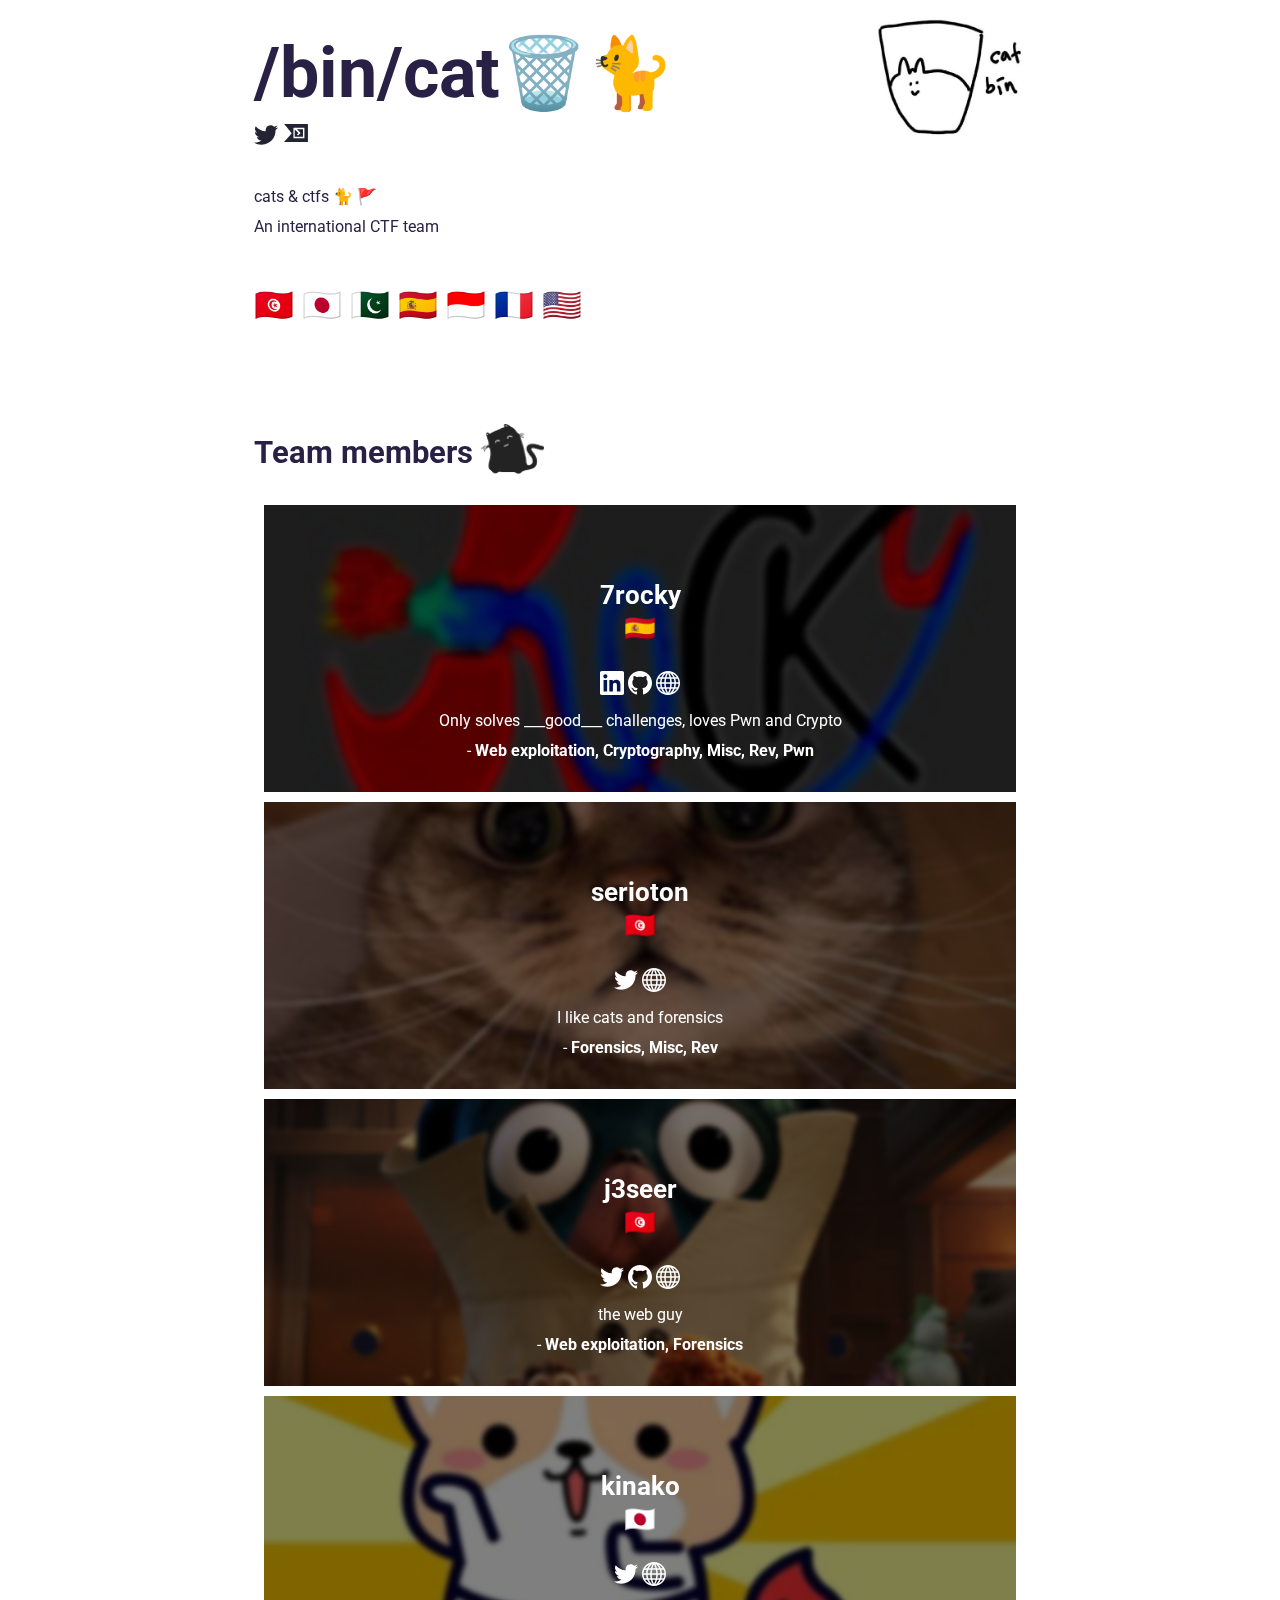
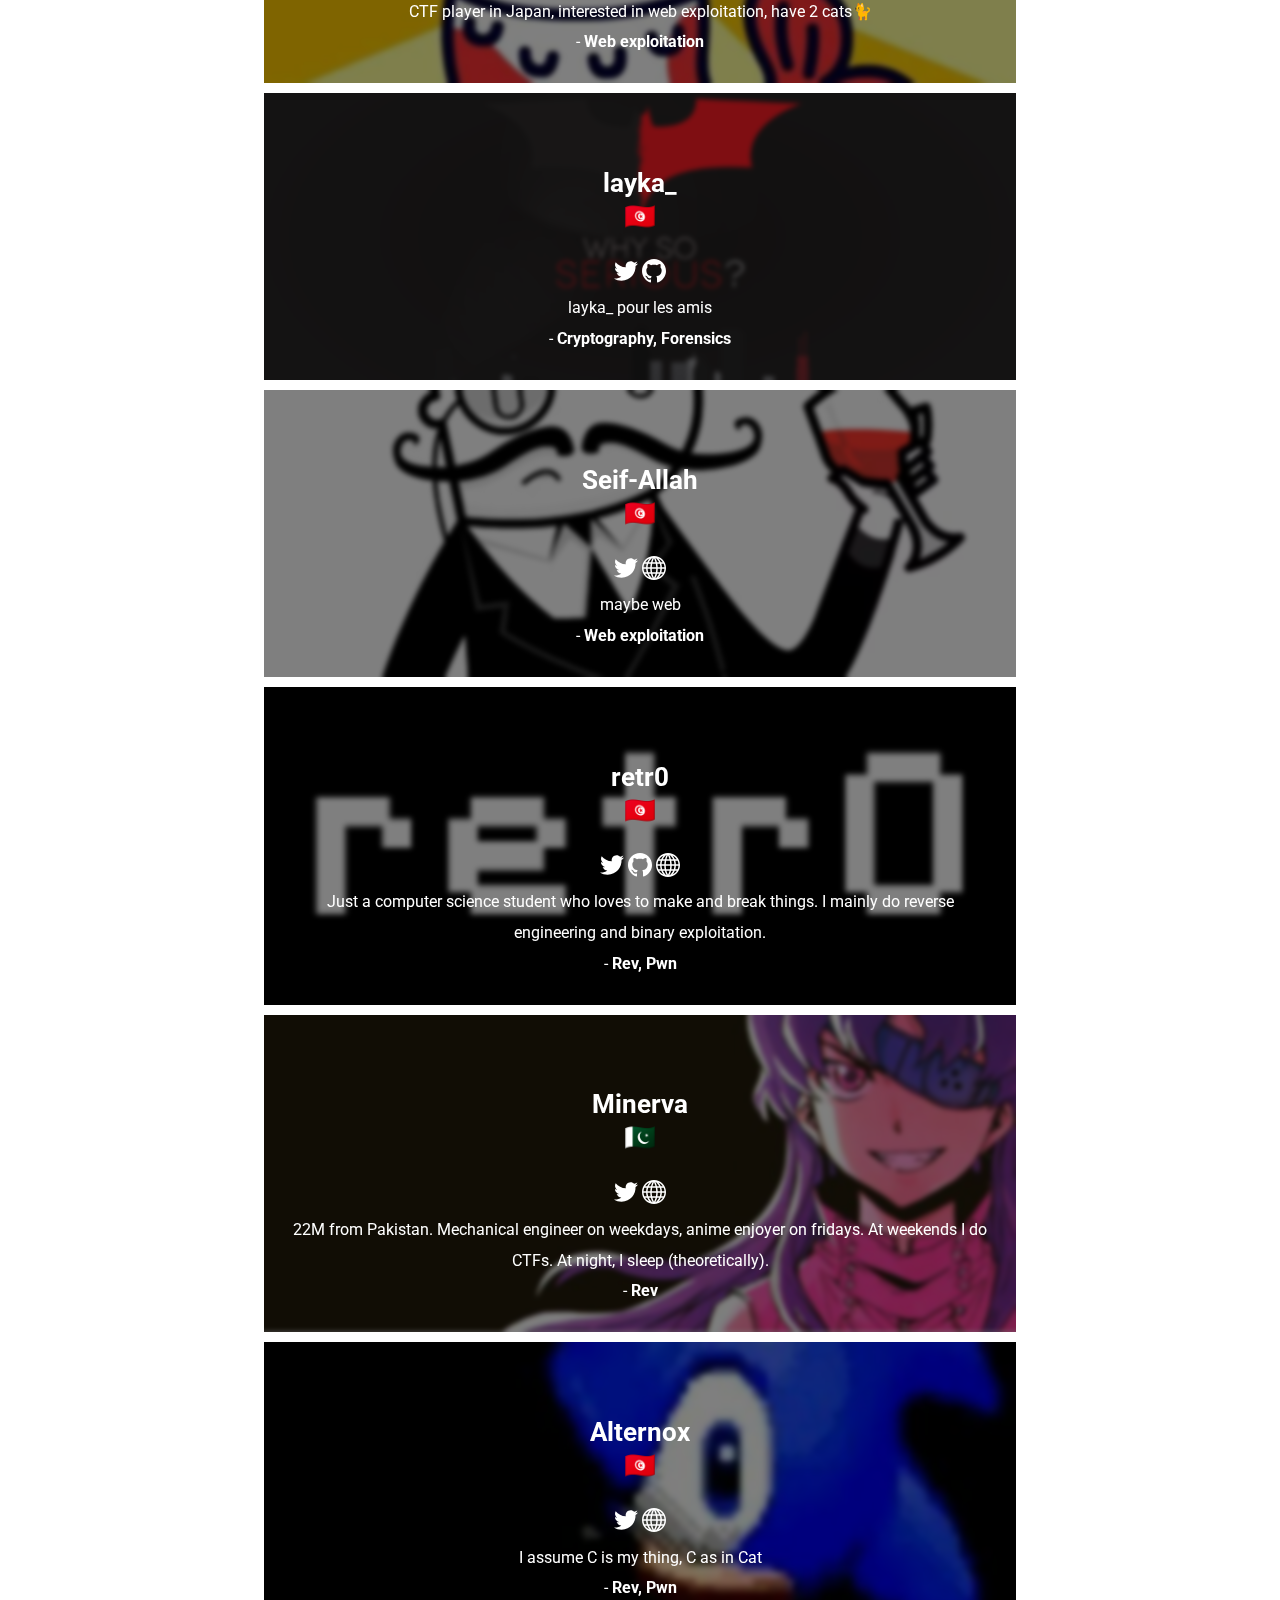
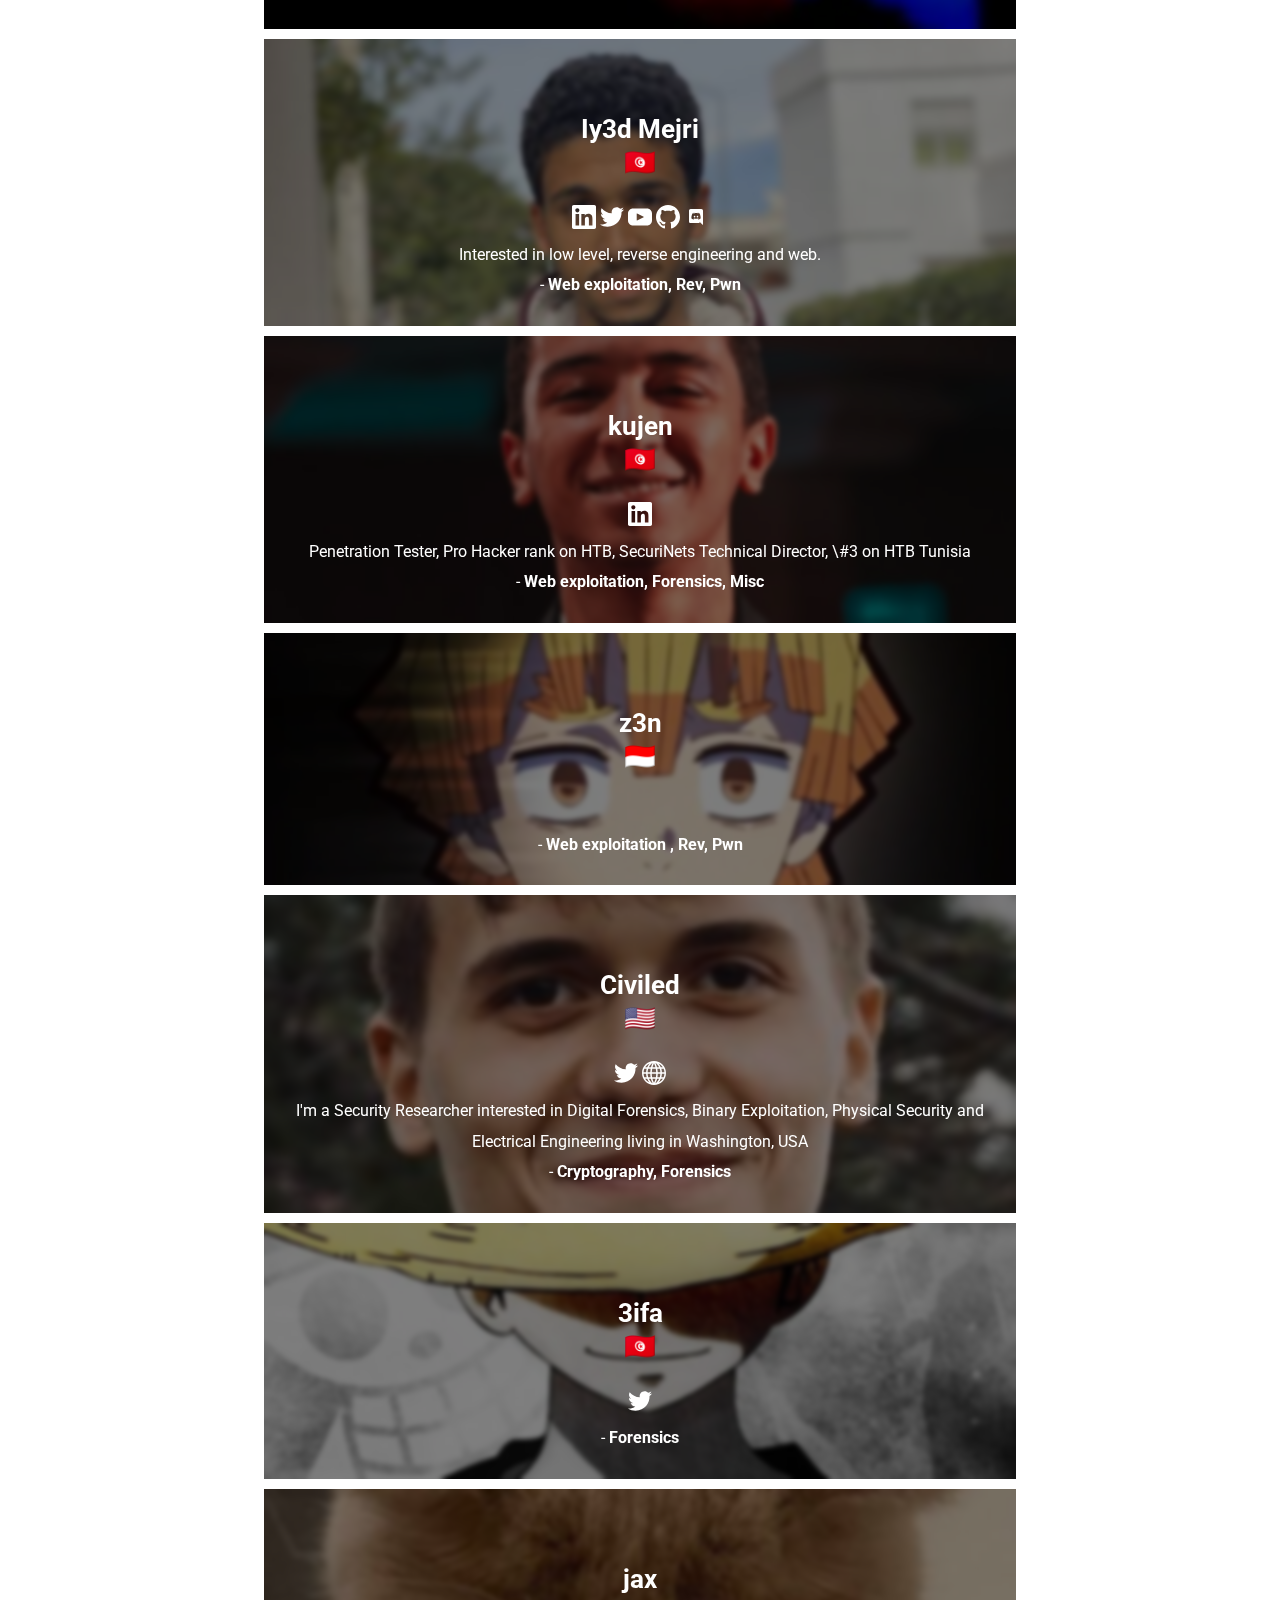
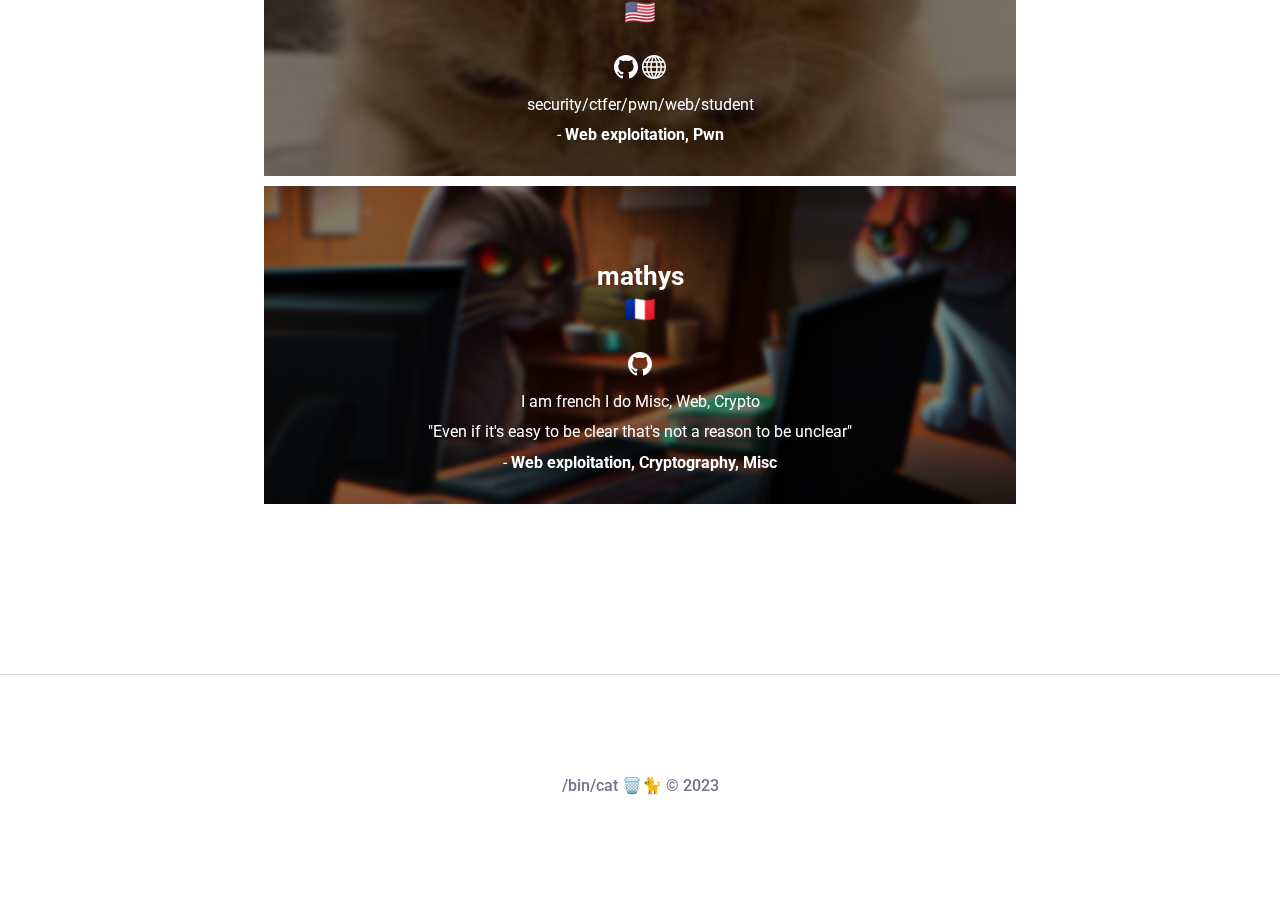
==== commit 3afebd7b: "Add files via upload" ====
--- a/categories/index.html
+++ b/categories/index.html
@@ -5,17 +5,17 @@
     <meta http-equiv="X-UA-Compatible" content="IE=edge" />
     <meta name="viewport" content="width=device-width,initial-scale=1.0" />
     <meta name="format-detection" content="telephone=no,address=no,email=no" />
-    <meta name="description" content="&lt;p style=&#34;font-size:100%&#34;&gt;cats &amp; ctfs 🐈 🚩 &lt;br&gt;An international CTF team&lt;p style=&#34;font-size:200%&#34;&gt;🇹🇳 🇯🇵 🇵🇰 🇪🇸 🇮🇩 🇺🇸&lt;/p&gt;&lt;/p&gt;">
+    <meta name="description" content="&lt;p style=&#34;font-size:100%&#34;&gt;cats &amp; ctfs 🐈 🚩 &lt;br&gt;An international CTF team&lt;p style=&#34;font-size:200%&#34;&gt;🇹🇳 🇯🇵 🇵🇰 🇪🇸 🇮🇩 🇫🇷 🇺🇸&lt;/p&gt;&lt;/p&gt;">
     <meta name="theme-color" content="#fff">
     <meta property="og:locale" content="en-US">
     <meta property="og:type" content="website">
     <meta property="og:title" content="Categories - /bin/cat 🗑️🐈">
-    <meta property="og:description" content="&lt;p style=&#34;font-size:100%&#34;&gt;cats &amp; ctfs 🐈 🚩 &lt;br&gt;An international CTF team&lt;p style=&#34;font-size:200%&#34;&gt;🇹🇳 🇯🇵 🇵🇰 🇪🇸 🇮🇩 🇺🇸&lt;/p&gt;&lt;/p&gt;">
+    <meta property="og:description" content="&lt;p style=&#34;font-size:100%&#34;&gt;cats &amp; ctfs 🐈 🚩 &lt;br&gt;An international CTF team&lt;p style=&#34;font-size:200%&#34;&gt;🇹🇳 🇯🇵 🇵🇰 🇪🇸 🇮🇩 🇫🇷 🇺🇸&lt;/p&gt;&lt;/p&gt;">
     <meta property="og:url" content="https://bincatz.github.io/categories/">
     <meta property="og:site_name" content="/bin/cat 🗑️🐈">
     <meta property="og:image" content="">
     <meta name="twitter:card" content="summary">
-    <meta name="twitter:description" content="&lt;p style=&#34;font-size:100%&#34;&gt;cats &amp; ctfs 🐈 🚩 &lt;br&gt;An international CTF team&lt;p style=&#34;font-size:200%&#34;&gt;🇹🇳 🇯🇵 🇵🇰 🇪🇸 🇮🇩 🇺🇸&lt;/p&gt;&lt;/p&gt;">
+    <meta name="twitter:description" content="&lt;p style=&#34;font-size:100%&#34;&gt;cats &amp; ctfs 🐈 🚩 &lt;br&gt;An international CTF team&lt;p style=&#34;font-size:200%&#34;&gt;🇹🇳 🇯🇵 🇵🇰 🇪🇸 🇮🇩 🇫🇷 🇺🇸&lt;/p&gt;&lt;/p&gt;">
     <meta name="twitter:title" content="Categories - /bin/cat 🗑️🐈">
     <meta name="twitter:site" content="@https://twitter.com/bincat_ctf">
     <meta name="twitter:image" content="">
@@ -172,7 +172,7 @@
       
       
     
-<p class="top-subtitle"><p style="font-size:100%">cats & ctfs 🐈 🚩 <br>An international CTF team<p style="font-size:200%">🇹🇳 🇯🇵 🇵🇰 🇪🇸 🇮🇩 🇺🇸</p></p></p>
+<p class="top-subtitle"><p style="font-size:100%">cats & ctfs 🐈 🚩 <br>An international CTF team<p style="font-size:200%">🇹🇳 🇯🇵 🇵🇰 🇪🇸 🇮🇩 🇫🇷 🇺🇸</p></p></p>
     
       
 
@@ -253,7 +253,7 @@
                   
                   <br>
                   
-                  <small>Only solves <em><strong>good</strong></em> challenges, loves Pwn and Crypto</small><br>
+                  <small>Only solves ___good___ challenges, loves Pwn and Crypto</small><br>
                   
                   
                   <small>- <strong>Web exploitation, Cryptography, Misc, Rev, Pwn</strong></small>
@@ -574,44 +574,6 @@
         
 
       
-      <div style="background-image:url(/images/3ifa.jpg) ;background-size:cover;background-position:center;" class="bg">
-          
-         
-            <div class="card" style="padding:2px 0px 5px 0 ;">
-              
-              <div class="content" style="margin:20px;">
-             
-                  <a href=""></a>
-
-
-                
-          
-              
-                  
-                  <h3>3ifa<br> 🇹🇳</h3>
-                  
-                  
-                  <a style="text-decoration: none;color:white;" href="https://twitter.com/0x31fa"><svg width="24" height="24" viewBox="0 0 24 20" fill="none" xmlns="http://www.w3.org/2000/svg">
-<path d="M24 2.55705C23.117 2.94905 22.168 3.21305 21.172 3.33205C22.189 2.72305 22.97 1.75805 23.337 0.608047C22.386 1.17205 21.332 1.58205 20.21 1.80305C19.313 0.846047 18.032 0.248047 16.616 0.248047C13.437 0.248047 11.101 3.21405 11.819 6.29305C7.728 6.08805 4.1 4.12805 1.671 1.14905C0.381 3.36205 1.002 6.25705 3.194 7.72305C2.388 7.69705 1.628 7.47605 0.965 7.10705C0.911 9.38805 2.546 11.522 4.914 11.997C4.221 12.185 3.462 12.229 2.69 12.081C3.316 14.037 5.134 15.46 7.29 15.5C5.22 17.123 2.612 17.848 0 17.54C2.179 18.937 4.768 19.752 7.548 19.752C16.69 19.752 21.855 12.031 21.543 5.10605C22.505 4.41105 23.34 3.54405 24 2.55705Z" fill="currentColor"/>
-</svg>
-</a>                  
-                  
-                  
-                  
-                  
-                  
-                  
-                  <br>
-                  
-                  
-                  <small>- <strong>Forensics</strong></small>
-                </div>
-              </div>
-            </div>
-          
-        
-
-      
       <div style="background-image:url(/images/retr0.jpg) ;background-size:cover;background-position:center;" class="bg">
           
          
@@ -917,7 +879,7 @@
                   
                   <br>
                   
-                  <small>Penetration Tester, Pro Hacker rank on HTB, SecuriNets Technical Director, #3 on HTB Tunisia</small><br>
+                  <small>Penetration Tester, Pro Hacker rank on HTB, SecuriNets Technical Director, \#3 on HTB Tunisia</small><br>
                   
                   
                   <small>- <strong>Web exploitation, Forensics, Misc</strong></small>
@@ -1015,10 +977,153 @@
                   
                   <br>
                   
-                  <small>I’m a Security Researcher interested in Digital Forensics, Binary Exploitation, Physical Security and Electrical Engineering living in Washington, USA</small><br>
+                  <small>I'm a Security Researcher interested in Digital Forensics, Binary Exploitation, Physical Security and Electrical Engineering living in Washington, USA</small><br>
                   
                   
                   <small>- <strong>Cryptography, Forensics</strong></small>
+                </div>
+              </div>
+            </div>
+          
+        
+
+      
+      <div style="background-image:url(/images/3ifa.jpg) ;background-size:cover;background-position:center;" class="bg">
+          
+         
+            <div class="card" style="padding:2px 0px 5px 0 ;">
+              
+              <div class="content" style="margin:20px;">
+             
+                  <a href=""></a>
+
+
+                
+          
+              
+                  
+                  <h3>3ifa<br> 🇹🇳</h3>
+                  
+                  
+                  <a style="text-decoration: none;color:white;" href="https://twitter.com/0x31fa"><svg width="24" height="24" viewBox="0 0 24 20" fill="none" xmlns="http://www.w3.org/2000/svg">
+<path d="M24 2.55705C23.117 2.94905 22.168 3.21305 21.172 3.33205C22.189 2.72305 22.97 1.75805 23.337 0.608047C22.386 1.17205 21.332 1.58205 20.21 1.80305C19.313 0.846047 18.032 0.248047 16.616 0.248047C13.437 0.248047 11.101 3.21405 11.819 6.29305C7.728 6.08805 4.1 4.12805 1.671 1.14905C0.381 3.36205 1.002 6.25705 3.194 7.72305C2.388 7.69705 1.628 7.47605 0.965 7.10705C0.911 9.38805 2.546 11.522 4.914 11.997C4.221 12.185 3.462 12.229 2.69 12.081C3.316 14.037 5.134 15.46 7.29 15.5C5.22 17.123 2.612 17.848 0 17.54C2.179 18.937 4.768 19.752 7.548 19.752C16.69 19.752 21.855 12.031 21.543 5.10605C22.505 4.41105 23.34 3.54405 24 2.55705Z" fill="currentColor"/>
+</svg>
+</a>                  
+                  
+                  
+                  
+                  
+                  
+                  
+                  <br>
+                  
+                  
+                  <small>- <strong>Forensics</strong></small>
+                </div>
+              </div>
+            </div>
+          
+        
+
+      
+      <div style="background-image:url(/images/jax.jpg) ;background-size:cover;background-position:center;" class="bg">
+          
+         
+            <div class="card" style="padding:2px 0px 5px 0 ;">
+              
+              <div class="content" style="margin:20px;">
+             
+                  <a href="https://jaxd.dev/"></a>
+
+
+                
+          
+              
+                  
+                  <h3>jax<br> 🇺🇸</h3>
+                  
+                  
+                  
+                  
+                  <a style="text-decoration: none;color:white" href="https://github.com/anger"><svg width="24" height="24" viewBox="0 0 24 24" fill="none" xmlns="http://www.w3.org/2000/svg">
+<path d="M12 0C5.374 0 0 5.373 0 12C0 17.302 3.438 21.8 8.207 23.387C8.806 23.498 9 23.126 9 22.81V20.576C5.662 21.302 4.967 19.16 4.967 19.16C4.421 17.773 3.634 17.404 3.634 17.404C2.545 16.659 3.717 16.675 3.717 16.675C4.922 16.759 5.556 17.912 5.556 17.912C6.626 19.746 8.363 19.216 9.048 18.909C9.155 18.134 9.466 17.604 9.81 17.305C7.145 17 4.343 15.971 4.343 11.374C4.343 10.063 4.812 8.993 5.579 8.153C5.455 7.85 5.044 6.629 5.696 4.977C5.696 4.977 6.704 4.655 8.997 6.207C9.954 5.941 10.98 5.808 12 5.803C13.02 5.808 14.047 5.941 15.006 6.207C17.297 4.655 18.303 4.977 18.303 4.977C18.956 6.63 18.545 7.851 18.421 8.153C19.191 8.993 19.656 10.064 19.656 11.374C19.656 15.983 16.849 16.998 14.177 17.295C14.607 17.667 15 18.397 15 19.517V22.81C15 23.129 15.192 23.504 15.801 23.386C20.566 21.797 24 17.3 24 12C24 5.373 18.627 0 12 0Z" fill="currentColor"/>
+</svg>
+</a>                  
+                  
+                  
+                  
+                  <a style="text-decoration: none;color:white" href="https://jaxd.dev/"><svg fill="#FFFF" height="24px" width="24px" version="1.1" id="Capa_1" xmlns="http://www.w3.org/2000/svg" xmlns:xlink="http://www.w3.org/1999/xlink" 
+	 viewBox="0 0 490 490" xml:space="preserve">
+<path d="M245,0C109.69,0,0,109.69,0,245s109.69,245,245,245s245-109.69,245-245S380.31,0,245,0z M31.401,260.313h52.542
+	c1.169,25.423,5.011,48.683,10.978,69.572H48.232C38.883,308.299,33.148,284.858,31.401,260.313z M320.58,229.688
+	c-1.152-24.613-4.07-47.927-8.02-69.572h50.192c6.681,20.544,11.267,43.71,12.65,69.572H320.58z M206.38,329.885
+	c-4.322-23.863-6.443-47.156-6.836-69.572h90.913c-0.392,22.416-2.514,45.709-6.837,69.572H206.38z M276.948,360.51
+	c-7.18,27.563-17.573,55.66-31.951,83.818c-14.376-28.158-24.767-56.255-31.946-83.818H276.948z M199.961,229.688
+	c1.213-24.754,4.343-48.08,8.499-69.572h73.08c4.157,21.492,7.286,44.818,8.5,69.572H199.961z M215.342,129.492
+	c9.57-37.359,21.394-66.835,29.656-84.983c8.263,18.148,20.088,47.624,29.66,84.983H215.342z M306.07,129.492
+	c-9.77-40.487-22.315-73.01-31.627-94.03c11.573,8.235,50.022,38.673,76.25,94.03H306.07z M215.553,35.46
+	c-9.312,21.02-21.855,53.544-31.624,94.032h-44.628C165.532,74.13,203.984,43.692,215.553,35.46z M177.44,160.117
+	c-3.95,21.645-6.867,44.959-8.019,69.572h-54.828c1.383-25.861,5.968-49.028,12.65-69.572H177.44z M83.976,229.688H31.401
+	c1.747-24.545,7.481-47.984,16.83-69.572h46.902C89.122,181.002,85.204,204.246,83.976,229.688z M114.577,260.313h54.424
+	c0.348,22.454,2.237,45.716,6.241,69.572h-47.983C120.521,309.288,115.92,286.115,114.577,260.313z M181.584,360.51
+	c7.512,31.183,18.67,63.054,34.744,95.053c-10.847-7.766-50.278-38.782-77.013-95.053H181.584z M273.635,455.632
+	c16.094-32.022,27.262-63.916,34.781-95.122h42.575C324.336,417.068,284.736,447.827,273.635,455.632z M314.759,329.885
+	c4.005-23.856,5.894-47.118,6.241-69.572h54.434c-1.317,25.849-5.844,49.016-12.483,69.572H314.759z M406.051,260.313h52.548
+	c-1.748,24.545-7.482,47.985-16.831,69.572h-46.694C401.041,308.996,404.882,285.736,406.051,260.313z M406.019,229.688
+	c-1.228-25.443-5.146-48.686-11.157-69.572h46.908c9.35,21.587,15.083,45.026,16.83,69.572H406.019z M425.309,129.492h-41.242
+	c-13.689-32.974-31.535-59.058-48.329-78.436C372.475,68.316,403.518,95.596,425.309,129.492z M154.252,51.06
+	c-16.792,19.378-34.636,45.461-48.324,78.432H64.691C86.48,95.598,117.52,68.321,154.252,51.06z M64.692,360.51h40.987
+	c13.482,32.637,31.076,58.634,47.752,78.034C117.059,421.262,86.318,394.148,64.692,360.51z M336.576,438.54
+	c16.672-19.398,34.263-45.395,47.742-78.03h40.99C403.684,394.146,372.945,421.258,336.576,438.54z"/>
+</svg></a>
+                  
+                  
+                  <br>
+                  
+                  <small>security/ctfer/pwn/web/student</small><br>
+                  
+                  
+                  <small>- <strong>Web exploitation, Pwn</strong></small>
+                </div>
+              </div>
+            </div>
+          
+        
+
+      
+      <div style="background-image:url(/images/mathys.jpg) ;background-size:cover;background-position:center;" class="bg">
+          
+         
+            <div class="card" style="padding:2px 0px 5px 0 ;">
+              
+              <div class="content" style="margin:20px;">
+             
+                  <a href=""></a>
+
+
+                
+          
+              
+                  
+                  <h3>mathys<br> 🇫🇷</h3>
+                  
+                  
+                  
+                  
+                  <a style="text-decoration: none;color:white" href="https://github.com/mathysRedTeam"><svg width="24" height="24" viewBox="0 0 24 24" fill="none" xmlns="http://www.w3.org/2000/svg">
+<path d="M12 0C5.374 0 0 5.373 0 12C0 17.302 3.438 21.8 8.207 23.387C8.806 23.498 9 23.126 9 22.81V20.576C5.662 21.302 4.967 19.16 4.967 19.16C4.421 17.773 3.634 17.404 3.634 17.404C2.545 16.659 3.717 16.675 3.717 16.675C4.922 16.759 5.556 17.912 5.556 17.912C6.626 19.746 8.363 19.216 9.048 18.909C9.155 18.134 9.466 17.604 9.81 17.305C7.145 17 4.343 15.971 4.343 11.374C4.343 10.063 4.812 8.993 5.579 8.153C5.455 7.85 5.044 6.629 5.696 4.977C5.696 4.977 6.704 4.655 8.997 6.207C9.954 5.941 10.98 5.808 12 5.803C13.02 5.808 14.047 5.941 15.006 6.207C17.297 4.655 18.303 4.977 18.303 4.977C18.956 6.63 18.545 7.851 18.421 8.153C19.191 8.993 19.656 10.064 19.656 11.374C19.656 15.983 16.849 16.998 14.177 17.295C14.607 17.667 15 18.397 15 19.517V22.81C15 23.129 15.192 23.504 15.801 23.386C20.566 21.797 24 17.3 24 12C24 5.373 18.627 0 12 0Z" fill="currentColor"/>
+</svg>
+</a>                  
+                  
+                  
+                  
+                  
+                  <br>
+                  
+                  <small>I am french I do Misc, Web, Crypto <br> "Even if it's easy to be clear that's not a reason to be unclear"</small><br>
+                  
+                  
+                  <small>- <strong>Web exploitation, Cryptography, Misc</strong></small>
                 </div>
               </div>
             </div>
